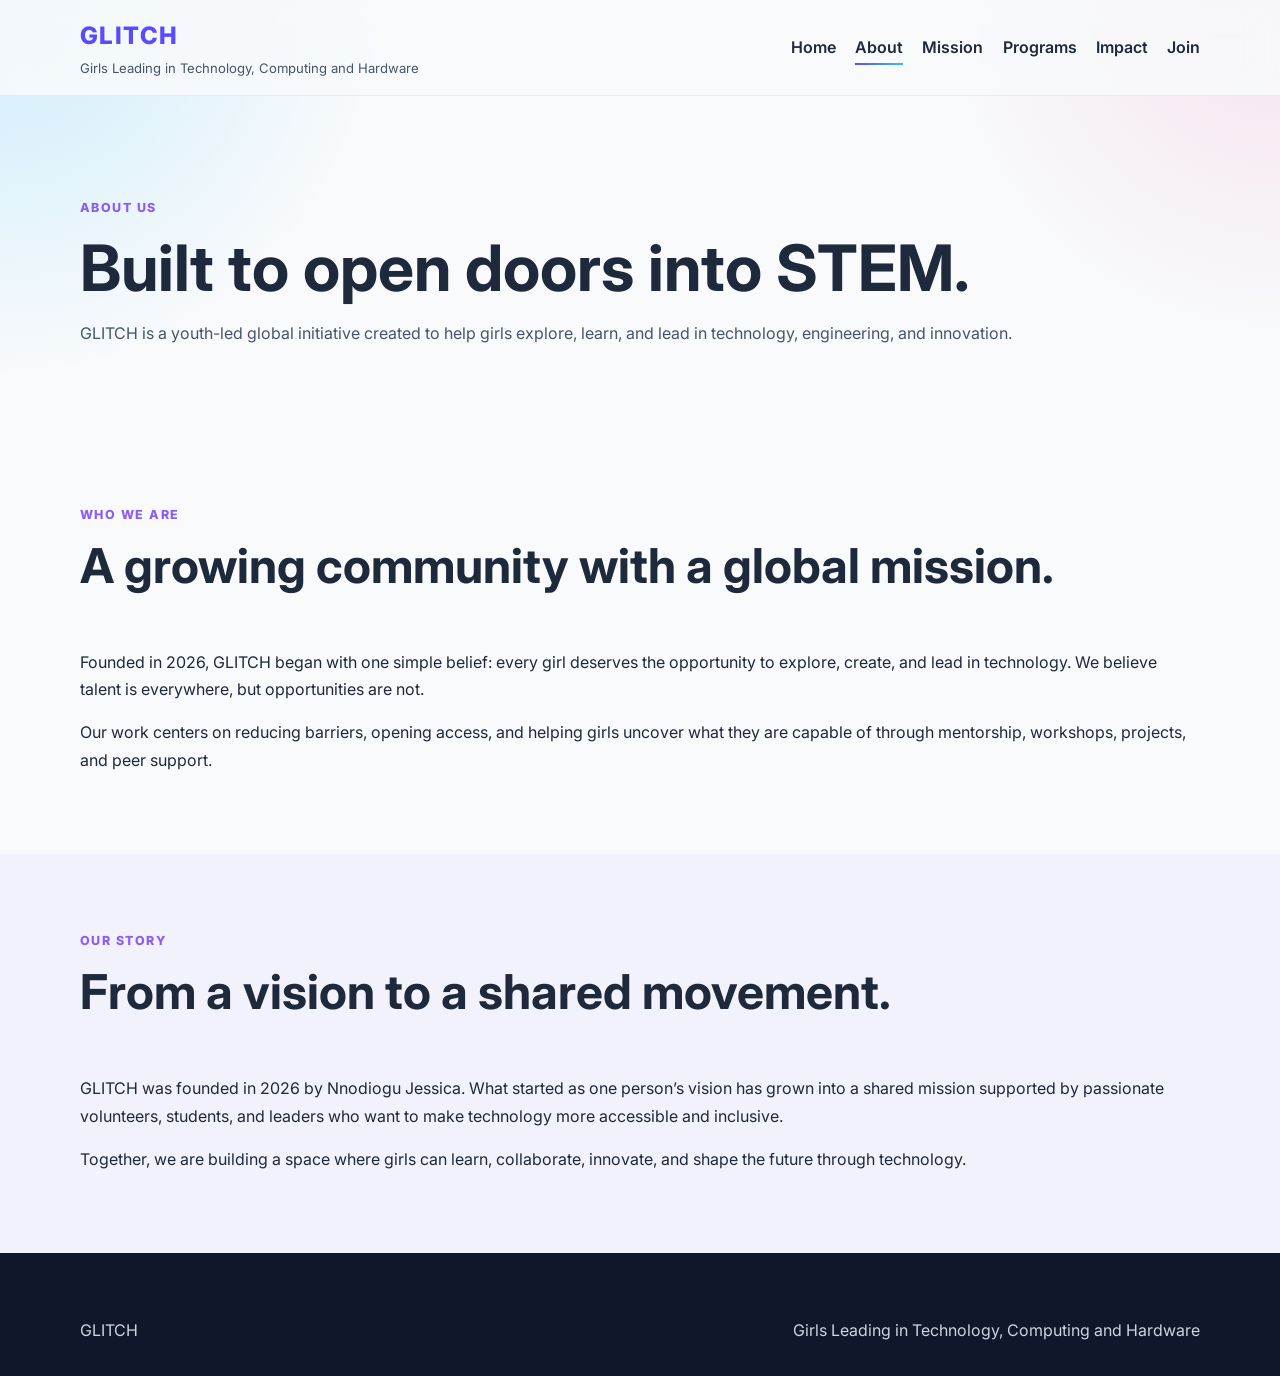
==== about.html @ 2189b1e5 "Created the GLITCH Website" ====
<!DOCTYPE html>
<html lang="en">
  <head>
    <meta charset="UTF-8" />
    <meta name="viewport" content="width=device-width, initial-scale=1.0" />
    <title>About GLITCH</title>
    <link rel="preconnect" href="https://fonts.googleapis.com" />
    <link rel="preconnect" href="https://fonts.gstatic.com" crossorigin />
    <link href="https://fonts.googleapis.com/css2?family=Inter:wght@400;500;600;700;800&display=swap" rel="stylesheet" />
    <link rel="icon" href="data:image/svg+xml,%3Csvg xmlns='http://www.w3.org/2000/svg' viewBox='0 0 120 120'%3E%3Ccircle cx='60' cy='60' r='52' fill='%235b4bff'/%3E%3C/svg%3E" />
    <link rel="stylesheet" href="styles.css" />
  </head>
  <body>
    <div class="page-shell">
      <header class="site-header">
        <div class="container header-inner">
          <a class="brand" href="index.html">
            <span class="brand-mark">GLITCH</span>
            <span class="brand-sub">Girls Leading in Technology, Computing and Hardware</span>
          </a>
          <nav class="site-nav">
            <a href="index.html">Home</a>
            <a href="about.html" class="active">About</a>
            <a href="mission.html">Mission</a>
            <a href="programs.html">Programs</a>
            <a href="impact.html">Impact</a>
            <a href="join.html">Join</a>
          </nav>
        </div>
      </header>

      <main>
        <section class="page-hero reveal">
          <div class="container page-hero-grid">
            <div>
              <p class="eyebrow">About Us</p>
              <h1>Built to open doors into STEM.</h1>
              <p class="hero-copy">GLITCH is a youth-led global initiative created to help girls explore, learn, and lead in technology, engineering, and innovation.</p>
            </div>
            <div class="floating-orb"></div>
          </div>
        </section>

        <section class="section reveal">
          <div class="container two-column">
            <div>
              <p class="section-label">Who We Are</p>
              <h2>A growing community with a global mission.</h2>
            </div>
            <div>
              <p>Founded in 2026, GLITCH began with one simple belief: every girl deserves the opportunity to explore, create, and lead in technology. We believe talent is everywhere, but opportunities are not.</p>
              <p>Our work centers on reducing barriers, opening access, and helping girls uncover what they are capable of through mentorship, workshops, projects, and peer support.</p>
            </div>
          </div>
        </section>

        <section class="section alt-section reveal">
          <div class="container two-column">
            <div>
              <p class="section-label">Our Story</p>
              <h2>From a vision to a shared movement.</h2>
            </div>
            <div>
              <p>GLITCH was founded in 2026 by Nnodiogu Jessica. What started as one person’s vision has grown into a shared mission supported by passionate volunteers, students, and leaders who want to make technology more accessible and inclusive.</p>
              <p>Together, we are building a space where girls can learn, collaborate, innovate, and shape the future through technology.</p>
            </div>
          </div>
        </section>
      </main>

      <footer class="site-footer">
        <div class="container footer-inner">
          <span>GLITCH</span>
          <span>Girls Leading in Technology, Computing and Hardware</span>
        </div>
      </footer>
    </div>
    <script src="script.js"></script>
  </body>
</html>
---- styles.css ----
:root {
  --primary: #5b4bff;
  --secondary: #8b5cf6;
  --accent: #38bdf8;
  --highlight: #f472b6;
  --background: #f8fafc;
  --dark: #0f172a;
  --text: #1e293b;
  --white: #ffffff;
  --card: rgba(255, 255, 255, 0.88);
  --shadow: 0 20px 45px rgba(91, 75, 255, 0.14);
  --shadow-soft: 0 10px 35px rgba(15, 23, 42, 0.08);
  --border: rgba(91, 75, 255, 0.12);
}

body.dark-mode {
  --background: #0b1120;
  --text: #e2e8f0;
  --card: rgba(15, 23, 42, 0.84);
  --border: rgba(139, 92, 246, 0.24);
  --shadow: 0 22px 50px rgba(0, 0, 0, 0.35);
}

* {
  box-sizing: border-box;
}

html {
  scroll-behavior: smooth;
}

body {
  margin: 0;
  font-family: "Inter", sans-serif;
  color: var(--text);
  background:
    radial-gradient(circle at top left, rgba(56, 189, 248, 0.22), transparent 20%),
    radial-gradient(circle at top right, rgba(244, 114, 182, 0.18), transparent 18%),
    var(--background);
  line-height: 1.7;
  overflow-x: hidden;
  transition: background 0.35s ease, color 0.35s ease;
}

img {
  max-width: 100%;
}

.container {
  width: min(1120px, calc(100% - 2rem));
  margin: 0 auto;
}

.page-shell {
  min-height: 100vh;
}

.loading-screen {
  position: fixed;
  inset: 0;
  display: grid;
  place-items: center;
  gap: 1rem;
  background: rgba(248, 250, 252, 0.96);
  z-index: 30;
  transition: opacity 0.4s ease, visibility 0.4s ease;
}

body.loaded .loading-screen {
  opacity: 0;
  visibility: hidden;
}

.loading-orb {
  width: 72px;
  height: 72px;
  border-radius: 50%;
  background: linear-gradient(135deg, var(--primary), var(--accent));
  animation: pulse 1.2s infinite;
}

@keyframes pulse {
  0%, 100% { transform: scale(1); opacity: 0.9; }
  50% { transform: scale(1.14); opacity: 0.6; }
}

.site-header {
  position: sticky;
  top: 0;
  z-index: 20;
  backdrop-filter: blur(14px);
  background: rgba(248, 250, 252, 0.88);
  border-bottom: 1px solid rgba(91, 75, 255, 0.09);
  transition: padding 0.25s ease, box-shadow 0.25s ease;
}

body.dark-mode .site-header {
  background: rgba(11, 17, 32, 0.82);
}

.site-header.shrink {
  padding: 0.2rem 0;
  box-shadow: 0 12px 40px rgba(91, 75, 255, 0.09);
}

.header-inner,
.footer-inner {
  display: flex;
  align-items: center;
  justify-content: space-between;
  gap: 1rem;
  padding: 1rem 0;
}

.brand {
  display: flex;
  flex-direction: column;
  text-decoration: none;
}

.brand-mark {
  font-weight: 800;
  font-size: 1.5rem;
  color: var(--primary);
  letter-spacing: 0.06em;
}

.brand-sub {
  font-size: 0.82rem;
  color: #475569;
}

.site-nav {
  display: flex;
  gap: 1.2rem;
  flex-wrap: wrap;
}

.site-nav a {
  text-decoration: none;
  color: var(--text);
  font-weight: 600;
  position: relative;
}

.site-nav a::after {
  content: "";
  position: absolute;
  left: 0;
  bottom: -4px;
  width: 100%;
  height: 2px;
  background: linear-gradient(90deg, var(--primary), var(--accent));
  transform: scaleX(0);
  transform-origin: left;
  transition: transform 0.25s ease;
}

.site-nav a:hover::after,
.site-nav a.active::after {
  transform: scaleX(1);
}

.theme-toggle {
  border: none;
  background: rgba(91, 75, 255, 0.08);
  color: var(--primary);
  border-radius: 999px;
  padding: 0.7rem 0.9rem;
  font-size: 1rem;
  cursor: pointer;
}

.hero,
.page-hero {
  padding: 5.5rem 0 4rem;
}

.hero-grid,
.two-column,
.grid-3,
.grid-5,
.impact-grid,
.event-grid,
.team-grid,
.resource-grid,
.pathway-grid,
.testimonial-grid,
.footer-grid {
  display: grid;
  gap: 1.5rem;
}

.hero-grid {
  grid-template-columns: 1.35fr 0.9fr;
  align-items: center;
}

.grid-3 {
  grid-template-columns: repeat(3, minmax(0, 1fr));
}

.hero-visual {
  position: relative;
  min-height: 420px;
}

.glass-card,
.pathway-card,
.event-card,
.resource-card,
.team-card,
.testimonial-card,
.newsletter-box,
.impact-item,
.join-box,
.faq-list details {
  background: var(--card);
  border: 1px solid var(--border);
  box-shadow: var(--shadow);
  border-radius: 22px;
}

.join-box {
  position: relative;
  overflow: hidden;
  padding: 2rem;
  display: grid;
  gap: 1rem;
  background: linear-gradient(135deg, rgba(91, 75, 255, 0.12), rgba(56, 189, 248, 0.16));
  box-shadow: 0 24px 55px rgba(91, 75, 255, 0.16);
}

.join-box::before {
  content: "";
  position: absolute;
  inset: auto -60px -60px auto;
  width: 180px;
  height: 180px;
  border-radius: 50%;
  background: radial-gradient(circle, rgba(244, 114, 182, 0.3), transparent 72%);
}

.join-box h2,
.join-box p {
  position: relative;
  z-index: 1;
}

.hero-card {
  padding: 1.6rem;
  backdrop-filter: blur(10px);
  position: relative;
  overflow: hidden;
}

.hero-card::before {
  content: "";
  position: absolute;
  inset: auto -40px -40px auto;
  width: 140px;
  height: 140px;
  background: radial-gradient(circle, rgba(139, 92, 246, 0.45), transparent 70%);
}

.mini-grid {
  display: grid;
  grid-template-columns: repeat(2, minmax(0, 1fr));
  gap: 0.8rem;
}

.mini-pill,
.hero-badges span,
.filter-btn,
.event-date {
  border-radius: 999px;
}

.mini-pill,
.hero-badges span {
  padding: 0.55rem 0.8rem;
  background: rgba(91, 75, 255, 0.1);
  color: var(--primary);
  font-weight: 700;
  font-size: 0.85rem;
  display: inline-flex;
  align-items: center;
}

.collab-row {
  display: flex;
  gap: 0.8rem;
  margin: 1.25rem 0;
}

.person-badge {
  width: 60px;
  height: 60px;
  display: grid;
  place-items: center;
  border-radius: 18px;
  background: rgba(56, 189, 248, 0.17);
  font-size: 1.5rem;
}

.visual-text {
  margin: 0;
}

.float-card {
  position: absolute;
  padding: 0.8rem 1rem;
  border-radius: 18px;
  font-weight: 700;
  background: rgba(255, 255, 255, 0.78);
  box-shadow: var(--shadow-soft);
  animation: floatCard 6s ease-in-out infinite;
}

.float-card.one { top: 42px; right: -4px; }
.float-card.two { bottom: 28px; left: 0; animation-delay: 0.8s; }

@keyframes floatCard {
  0%, 100% { transform: translateY(0); }
  50% { transform: translateY(-12px); }
}

.eyebrow,
.section-label {
  text-transform: uppercase;
  letter-spacing: 0.12em;
  font-size: 0.78rem;
  font-weight: 800;
  color: var(--secondary);
  margin-bottom: 0.8rem;
}

h1,
h2,
h3,
h4 {
  margin: 0 0 1rem;
  line-height: 1.15;
  color: var(--text);
}

h1 {
  font-size: clamp(2.6rem, 5vw, 4.5rem);
}

h2 {
  font-size: clamp(2rem, 4vw, 3rem);
}

.hero-copy,
.muted-copy,
.section-head p,
.event-card p,
.resource-card p,
.newsletter-box p,
.testimonial-card p,
.faq-list p {
  color: #475569;
}

body.dark-mode .hero-copy,
body.dark-mode .muted-copy,
body.dark-mode .section-head p,
body.dark-mode .event-card p,
body.dark-mode .resource-card p,
body.dark-mode .newsletter-box p,
body.dark-mode .testimonial-card p,
body.dark-mode .faq-list p {
  color: #cbd5e1;
}

.typing-line {
  display: inline-flex;
  align-items: center;
  gap: 0.15rem;
}

.cursor {
  animation: blink 1s step-end infinite;
  color: var(--primary);
}

@keyframes blink {
  50% { opacity: 0; }
}

.hero-actions {
  display: flex;
  gap: 0.9rem;
  flex-wrap: wrap;
  margin-top: 1.8rem;
}

.btn {
  text-decoration: none;
  border: none;
  padding: 0.92rem 1.35rem;
  border-radius: 999px;
  font-weight: 700;
  cursor: pointer;
  transition: transform 0.2s ease, box-shadow 0.2s ease, opacity 0.2s ease;
  position: relative;
  overflow: hidden;
}

.btn::after {
  content: "";
  position: absolute;
  inset: 0;
  background: radial-gradient(circle at center, rgba(255,255,255,0.5), transparent 65%);
  transform: scale(0);
  opacity: 0;
  transition: transform 0.4s ease, opacity 0.4s ease;
}

.btn:hover::after {
  transform: scale(1.6);
  opacity: 0.5;
}

.btn:hover {
  transform: translateY(-1px);
}

.btn-primary {
  background: linear-gradient(135deg, var(--primary), var(--secondary));
  color: var(--white);
  box-shadow: var(--shadow);
}

.btn-secondary {
  background: rgba(91, 75, 255, 0.08);
  color: var(--primary);
}

.hero-badges {
  display: flex;
  flex-wrap: wrap;
  gap: 0.7rem;
  margin-top: 1.4rem;
}

.section {
  padding: 4rem 0;
}

.alt-section {
  background: rgba(139, 92, 246, 0.05);
}

.section-head {
  display: flex;
  align-items: end;
  justify-content: space-between;
  gap: 1rem;
  margin-bottom: 1.5rem;
}

.impact-grid {
  grid-template-columns: repeat(4, minmax(0, 1fr));
}

.impact-item {
  padding: 1.6rem;
  display: flex;
  flex-direction: column;
  gap: 0.5rem;
  position: relative;
  overflow: hidden;
  background: linear-gradient(180deg, rgba(255,255,255,0.94), rgba(239, 246, 255, 0.86));
}

body.dark-mode .impact-item {
  background: linear-gradient(180deg, rgba(15, 23, 42, 0.92), rgba(30, 41, 59, 0.88));
}

.impact-item::before {
  content: "";
  position: absolute;
  inset: auto -30px -30px auto;
  width: 120px;
  height: 120px;
  border-radius: 50%;
  background: radial-gradient(circle, rgba(91, 75, 255, 0.18), transparent 70%);
}

.impact-item strong {
  font-size: clamp(2.2rem, 4vw, 3.2rem);
  line-height: 1;
  color: var(--primary);
}

.impact-item span {
  font-weight: 700;
  color: #475569;
}

body.dark-mode .impact-item span {
  color: #cbd5e1;
}

.pathway-grid,
.event-grid,
.team-grid,
.resource-grid,
.testimonial-grid {
  grid-template-columns: repeat(3, minmax(0, 1fr));
}

.card,
.value-box {
  padding: 1.45rem;
  background: linear-gradient(180deg, rgba(255,255,255,0.96), rgba(248,250,252,0.9));
  border: 1px solid var(--border);
  box-shadow: var(--shadow-soft);
  border-radius: 22px;
  height: 100%;
}

body.dark-mode .card,
body.dark-mode .value-box {
  background: linear-gradient(180deg, rgba(15,23,42,0.92), rgba(30,41,59,0.92));
}

.pathway-card,
.resource-card,
.team-card,
.event-card,
.testimonial-card {
  padding: 1.35rem;
  transition: transform 0.25s ease, box-shadow 0.25s ease;
}

.pathway-card:hover,
.resource-card:hover,
.team-card:hover,
.event-card:hover,
.testimonial-card:hover {
  transform: translateY(-6px);
  box-shadow: 0 22px 50px rgba(91, 75, 255, 0.14);
}

.pathway-top {
  display: flex;
  align-items: center;
  gap: 0.75rem;
}

.pathway-icon {
  font-size: 1.5rem;
}

.pathway-expand {
  display: grid;
  gap: 0.8rem;
  margin-top: 1rem;
  max-height: 0;
  overflow: hidden;
  transition: max-height 0.35s ease;
}

.pathway-card.is-open .pathway-expand {
  max-height: 320px;
}

.expand-item {
  display: flex;
  flex-direction: column;
  gap: 0.25rem;
}

.filter-bar {
  display: flex;
  flex-wrap: wrap;
  gap: 0.8rem;
  margin-bottom: 1.2rem;
}

.filter-btn {
  border: 1px solid var(--border);
  background: transparent;
  color: var(--text);
  padding: 0.55rem 0.9rem;
  cursor: pointer;
  font-weight: 700;
}

.filter-btn.active {
  background: linear-gradient(135deg, var(--primary), var(--secondary));
  color: var(--white);
}

.resource-card.hidden {
  display: none;
}

.avatar {
  width: 72px;
  height: 72px;
  border-radius: 20px;
  display: grid;
  place-items: center;
  font-weight: 800;
  color: var(--white);
  background: linear-gradient(135deg, var(--primary), var(--secondary));
  margin-bottom: 1rem;
}

.team-links {
  display: flex;
  gap: 0.8rem;
}

.team-links a,
.site-footer a {
  color: inherit;
  text-decoration: none;
}

.testimonial-carousel {
  display: grid;
  grid-template-columns: auto 1fr auto;
  gap: 1rem;
  align-items: center;
}

.carousel-btn {
  width: 46px;
  height: 46px;
  border-radius: 50%;
  border: none;
  cursor: pointer;
  background: rgba(91, 75, 255, 0.1);
  color: var(--primary);
  font-size: 1.2rem;
}

.testimonial-track {
  display: grid;
}

.testimonial-card {
  display: none;
}

.testimonial-card.active {
  display: block;
}

.quote-mark {
  font-size: 2.5rem;
  color: var(--primary);
  line-height: 1;
}

.faq-list {
  display: grid;
  gap: 1rem;
}

.faq-list details {
  padding: 1rem 1.2rem;
}

.faq-list summary {
  cursor: pointer;
  font-weight: 700;
}

.newsletter-box {
  padding: 1.5rem;
  display: grid;
  grid-template-columns: 1fr auto;
  gap: 1rem;
  align-items: center;
}

.newsletter-form {
  display: flex;
  gap: 0.8rem;
  flex-wrap: wrap;
}

.newsletter-form input {
  min-width: 260px;
  padding: 0.92rem 1rem;
  border-radius: 999px;
  border: 1px solid var(--border);
  background: transparent;
  color: var(--text);
}

.form-message {
  grid-column: 1 / -1;
  margin: 0;
  color: var(--primary);
  font-weight: 700;
}

.site-footer {
  background: var(--dark);
  color: #cbd5e1;
  padding: 3rem 0 1rem;
}

.footer-grid {
  grid-template-columns: 1.6fr 1fr 1fr 1fr 1fr;
  align-items: start;
}

.footer-grid h3,
.footer-grid h4 {
  color: var(--white);
}

.footer-grid a,
.footer-grid p {
  display: block;
  margin-bottom: 0.4rem;
  color: #cbd5e1;
}

.footer-bottom {
  border-top: 1px solid rgba(255, 255, 255, 0.08);
  margin-top: 1.5rem;
  padding-top: 1rem;
}

.back-to-top {
  position: fixed;
  right: 20px;
  bottom: 20px;
  width: 48px;
  height: 48px;
  border: none;
  border-radius: 50%;
  background: linear-gradient(135deg, var(--primary), var(--secondary));
  color: var(--white);
  cursor: pointer;
  box-shadow: var(--shadow);
  opacity: 0;
  pointer-events: none;
  transition: opacity 0.25s ease;
}

.back-to-top.visible {
  opacity: 1;
  pointer-events: auto;
}

.scroll-progress {
  position: fixed;
  top: 0;
  left: 0;
  height: 4px;
  background: linear-gradient(90deg, var(--primary), var(--accent));
  width: 0;
  z-index: 30;
}

.sr-only {
  position: absolute;
  width: 1px;
  height: 1px;
  padding: 0;
  margin: -1px;
  overflow: hidden;
  clip: rect(0, 0, 0, 0);
  white-space: nowrap;
  border: 0;
}

.reveal {
  opacity: 0;
  transform: translateY(30px);
  transition: opacity 0.8s ease, transform 0.8s ease;
}

.reveal.visible {
  opacity: 1;
  transform: translateY(0);
}

@media (max-width: 900px) {
  .hero-grid,
  .section-head,
  .impact-grid,
  .pathway-grid,
  .event-grid,
  .team-grid,
  .resource-grid,
  .testimonial-grid,
  .footer-grid,
  .newsletter-box,
  .page-hero-grid {
    grid-template-columns: 1fr;
  }

  .section-head {
    align-items: start;
  }

  .site-header,
  .header-inner,
  .footer-inner {
    flex-direction: column;
    align-items: flex-start;
  }

  .hero-visual {
    min-height: 280px;
  }

  .float-card {
    position: static;
    margin-top: 0.8rem;
  }
}

@media (prefers-reduced-motion: reduce) {
  *, *::before, *::after {
    animation-duration: 0.01ms !important;
    animation-iteration-count: 1 !important;
    transition-duration: 0.01ms !important;
    scroll-behavior: auto !important;
  }
}
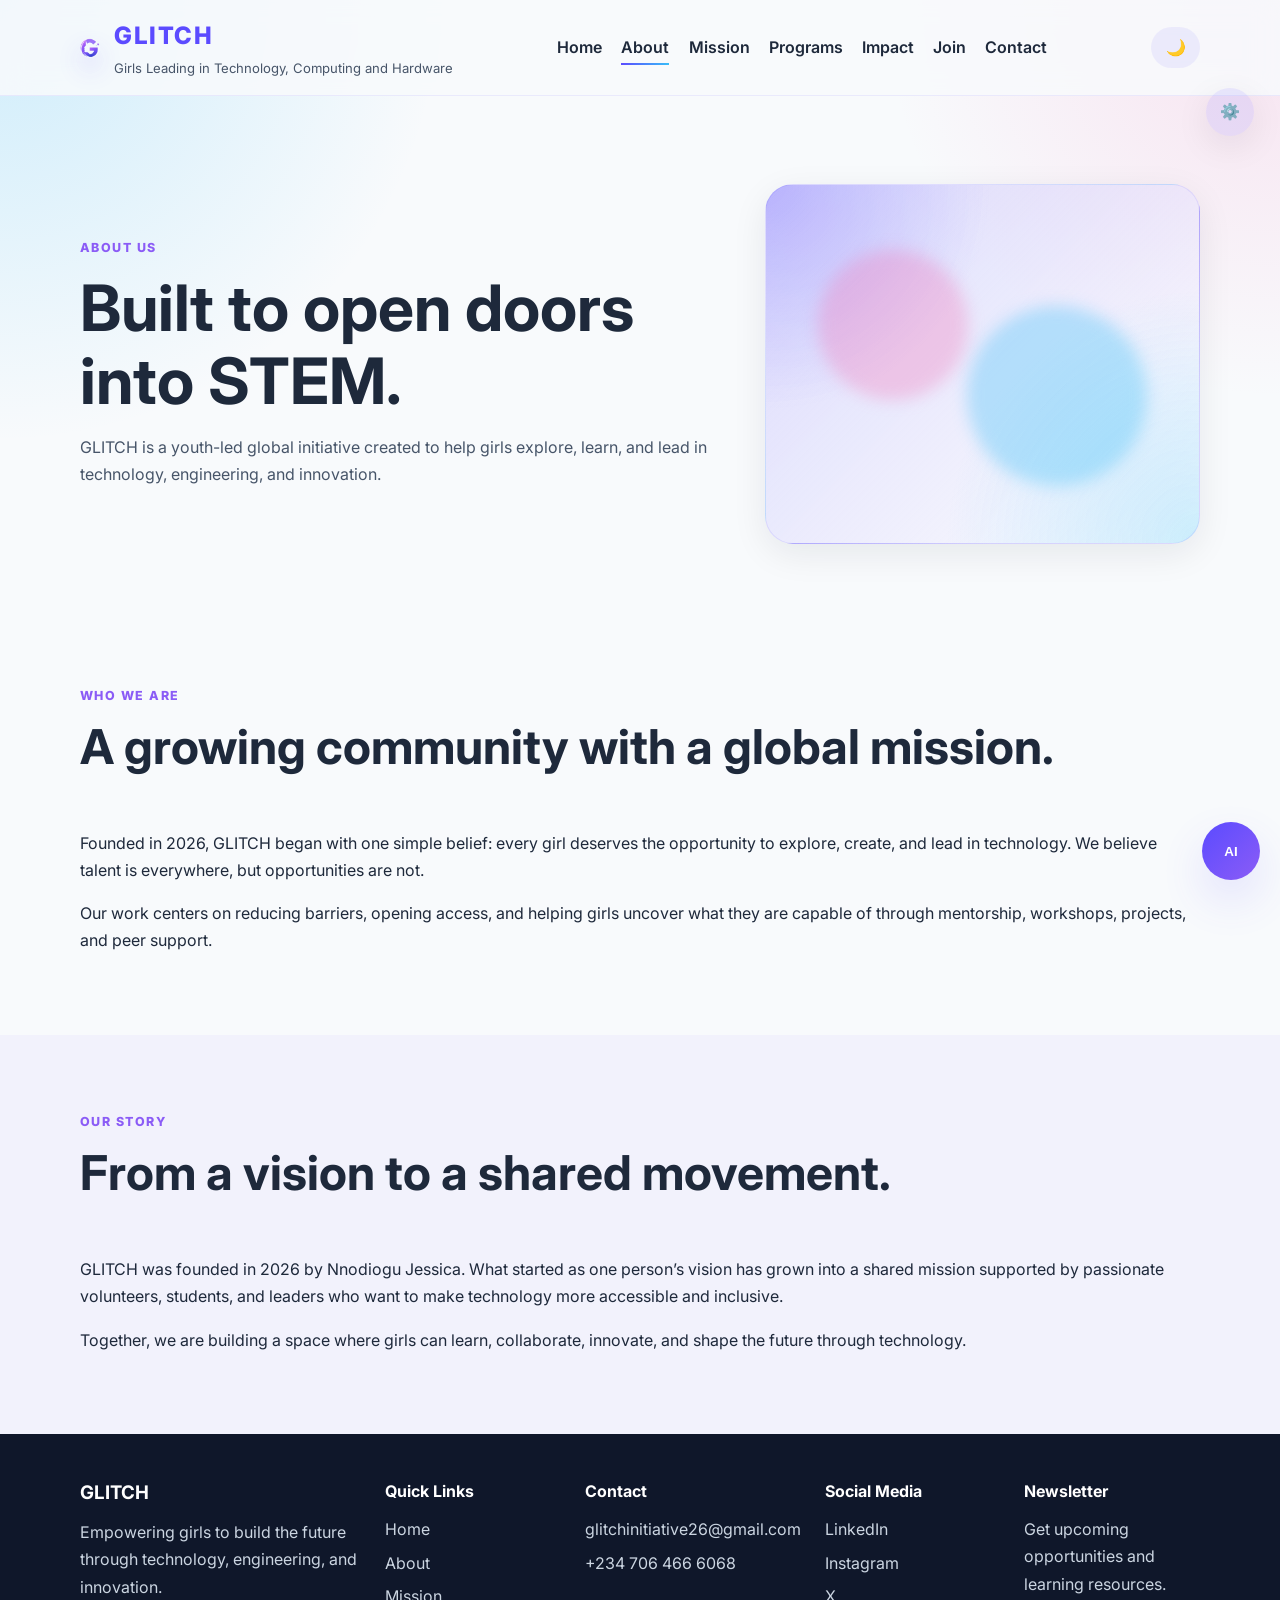
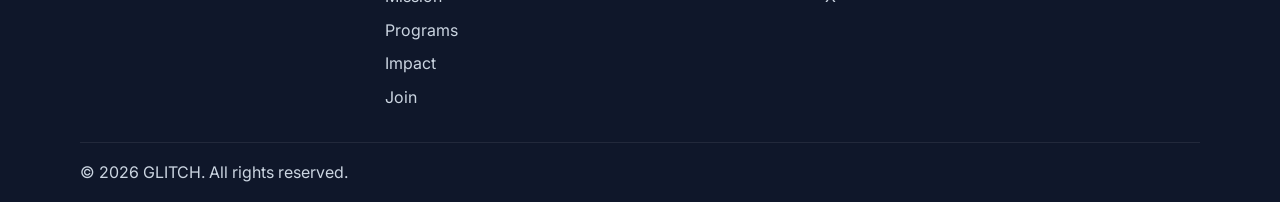
==== commit bc93ebf2: "Updated the contact information" ====
--- a/about.html
+++ b/about.html
@@ -15,8 +15,11 @@
       <header class="site-header">
         <div class="container header-inner">
           <a class="brand" href="index.html">
-            <span class="brand-mark">GLITCH</span>
-            <span class="brand-sub">Girls Leading in Technology, Computing and Hardware</span>
+            <img class="brand-logo" src="logo.png" alt="GLITCH logo" />
+            <span class="brand-text">
+              <span class="brand-mark">GLITCH</span>
+              <span class="brand-sub">Girls Leading in Technology, Computing and Hardware</span>
+            </span>
           </a>
           <nav class="site-nav">
             <a href="index.html">Home</a>
@@ -25,9 +28,13 @@
             <a href="programs.html">Programs</a>
             <a href="impact.html">Impact</a>
             <a href="join.html">Join</a>
+            <a href="contact.html">Contact</a>
           </nav>
+          <button id="theme-toggle" class="theme-toggle" aria-label="Toggle dark mode">🌙</button>
         </div>
       </header>
+
+      <a href="settings.html" class="settings-launch" aria-label="Open settings">⚙️</a>
 
       <main>
         <section class="page-hero reveal">
@@ -68,12 +75,61 @@
         </section>
       </main>
 
+      <div class="assistant-widget" aria-live="polite">
+        <div id="assistant-modal" class="assistant-modal" role="dialog" aria-modal="true" aria-label="AI assistant">
+          <div class="assistant-header">
+            <div>
+              <strong>GLITCH AI Assistant</strong>
+              <p>Ask for help, guidance, or quick answers.</p>
+            </div>
+            <button id="assistant-close" class="assistant-close" aria-label="Close AI assistant">×</button>
+          </div>
+          <div id="assistant-messages" class="assistant-messages">
+            <div class="chat-bubble bot">Hi! I can help with GLITCH programs, joining, or site guidance. Try: “How do I join?”</div>
+          </div>
+          <form id="assistant-form" class="assistant-form">
+            <input id="assistant-input" class="assistant-input" type="text" placeholder="Ask a question..." aria-label="Ask the assistant" />
+            <button type="submit" class="assistant-send">Send</button>
+          </form>
+        </div>
+        <button id="assistant-launch" class="assistant-launch" aria-label="Open AI assistant">AI</button>
+      </div>
+
       <footer class="site-footer">
-        <div class="container footer-inner">
-          <span>GLITCH</span>
-          <span>Girls Leading in Technology, Computing and Hardware</span>
+      <div class="container footer-grid">
+        <div>
+          <h3>GLITCH</h3>
+          <p>Empowering girls to build the future through technology, engineering, and innovation.</p>
         </div>
-      </footer>
+        <div>
+          <h4>Quick Links</h4>
+          <a href="index.html">Home</a>
+          <a href="about.html">About</a>
+          <a href="mission.html">Mission</a>
+          <a href="programs.html">Programs</a>
+          <a href="impact.html">Impact</a>
+          <a href="join.html">Join</a>
+        </div>
+        <div>
+          <h4>Contact</h4>
+          <a href="mailto:glitchinitiative26@gmail.com">glitchinitiative26@gmail.com</a>
+          <a href="tel:+2347064666068">+234 706 466 6068</a>
+        </div>
+        <div>
+          <h4>Social Media</h4>
+          <a href="#">LinkedIn</a>
+          <a href="#">Instagram</a>
+          <a href="#">X</a>
+        </div>
+        <div>
+          <h4>Newsletter</h4>
+          <p>Get upcoming opportunities and learning resources.</p>
+        </div>
+      </div>
+      <div class="container footer-bottom">
+        <span>© 2026 GLITCH. All rights reserved.</span>
+      </div>
+    </footer>
     </div>
     <script src="script.js"></script>
   </body>
--- a/styles.css
+++ b/styles.css
@@ -114,8 +114,22 @@
 
 .brand {
   display: flex;
+  align-items: center;
+  gap: 0.9rem;
+  text-decoration: none;
+}
+
+.brand-logo {
+  width: 20px;
+  height: 20px;
+  object-fit: cover;
+  border-radius: 14px;
+  box-shadow: 0 12px 24px rgba(91, 75, 255, 0.18);
+}
+
+.brand-text {
+  display: flex;
   flex-direction: column;
-  text-decoration: none;
 }
 
 .brand-mark {
@@ -171,12 +185,29 @@
   cursor: pointer;
 }
 
+.settings-launch {
+  position: fixed;
+  right: 26px;
+  top: 88px;
+  width: 48px;
+  height: 48px;
+  border-radius: 50%;
+  display: grid;
+  place-items: center;
+  text-decoration: none;
+  background: rgba(91, 75, 255, 0.1);
+  color: var(--primary);
+  box-shadow: var(--shadow-soft);
+  z-index: 21;
+}
+
 .hero,
 .page-hero {
   padding: 5.5rem 0 4rem;
 }
 
 .hero-grid,
+.page-hero-grid,
 .two-column,
 .grid-3,
 .grid-5,
@@ -186,14 +217,61 @@
 .resource-grid,
 .pathway-grid,
 .testimonial-grid,
-.footer-grid {
+.footer-grid,
+.join-layout {
   display: grid;
   gap: 1.5rem;
 }
 
-.hero-grid {
+.hero-grid,
+.page-hero-grid {
   grid-template-columns: 1.35fr 0.9fr;
   align-items: center;
+}
+
+.join-layout {
+grid-template-columns: 90% 10%;
+  gap: 3rem;
+  align-items: start;
+}
+
+.page-hero-grid {
+  gap: 2rem;
+}
+
+.floating-orb {
+  position: relative;
+  min-height: 360px;
+  border-radius: 28px;
+  overflow: hidden;
+  background:
+    radial-gradient(circle at top left, rgba(91, 75, 255, 0.28), transparent 40%),
+    radial-gradient(circle at bottom right, rgba(56, 189, 248, 0.25), transparent 45%),
+    linear-gradient(135deg, rgba(91, 75, 255, 0.18), rgba(255, 255, 255, 0.6));
+  border: 1px solid rgba(91, 75, 255, 0.12);
+  box-shadow: var(--shadow-soft);
+}
+
+.floating-orb::before,
+.floating-orb::after {
+  content: "";
+  position: absolute;
+  border-radius: 50%;
+  filter: blur(8px);
+}
+
+.floating-orb::before {
+  inset: 18% auto auto 12%;
+  width: 150px;
+  height: 150px;
+  background: rgba(244, 114, 182, 0.3);
+}
+
+.floating-orb::after {
+  inset: auto 12% 16% auto;
+  width: 180px;
+  height: 180px;
+  background: rgba(56, 189, 248, 0.32);
 }
 
 .grid-3 {
@@ -396,12 +474,37 @@
   margin-top: 1.8rem;
 }
 
+.scroll-indicator {
+  display: inline-flex;
+  align-items: center;
+  gap: 0.55rem;
+  margin-top: 1.2rem;
+  font-weight: 700;
+  color: var(--secondary);
+}
+
+.scroll-indicator span {
+  display: inline-grid;
+  place-items: center;
+  width: 26px;
+  height: 26px;
+  border-radius: 50%;
+  background: rgba(91, 75, 255, 0.12);
+  animation: bounce 1.8s infinite;
+}
+
+@keyframes bounce {
+  0%, 100% { transform: translateY(0); }
+  50% { transform: translateY(4px); }
+}
+
 .btn {
   text-decoration: none;
   border: none;
   padding: 0.92rem 1.35rem;
   border-radius: 999px;
   font-weight: 700;
+  font-family: inherit;
   cursor: pointer;
   transition: transform 0.2s ease, box-shadow 0.2s ease, opacity 0.2s ease;
   position: relative;
@@ -431,6 +534,10 @@
   background: linear-gradient(135deg, var(--primary), var(--secondary));
   color: var(--white);
   box-shadow: var(--shadow);
+  width: auto;
+  min-width: 140px;
+  border-radius: 999px;
+  padding: 0.98rem 1.5rem;
 }
 
 .btn-secondary {
@@ -672,27 +779,83 @@
   font-weight: 700;
 }
 
+.newsletter-box,
+.join-form {
+  padding: 1.5rem;
+  display: grid;
+  gap: 1rem;
+}
+
 .newsletter-box {
-  padding: 1.5rem;
-  display: grid;
   grid-template-columns: 1fr auto;
-  gap: 1rem;
   align-items: center;
 }
 
-.newsletter-form {
-  display: flex;
+.newsletter-form,
+.join-form {
+  display: grid;
+  gap: 0.9rem;
+}
+
+.join-form label {
+  width: 100%;
+}
+
+.newsletter-form input,
+.join-form input,
+.join-form textarea,
+.join-form select {
+  width: 100%;
+  min-width: 0;
+  padding: 0.92rem 1rem;
+  border-radius: 18px;
+  border: 1px solid var(--border);
+  background: rgba(255, 255, 255, 0.9);
+  color: var(--text);
+  font: inherit;
+  box-shadow: inset 0 1px 2px rgba(15, 23, 42, 0.04);
+}
+
+body.dark-mode .newsletter-form input,
+body.dark-mode .join-form input,
+body.dark-mode .join-form textarea,
+body.dark-mode .join-form select {
+  background: rgba(15, 23, 42, 0.82);
+  color: var(--text);
+}
+
+.join-form textarea {
+  width: 100%;
+  min-width: 100%;
+  border-radius: 20px;
+  min-height: 220px;
+  resize: vertical;
+  line-height: 1.6;
+}
+
+.join-form .form-row {
+  display: grid;
+  grid-template-columns: repeat(2, minmax(0, 1fr));
   gap: 0.8rem;
-  flex-wrap: wrap;
-}
-
-.newsletter-form input {
-  min-width: 260px;
-  padding: 0.92rem 1rem;
-  border-radius: 999px;
-  border: 1px solid var(--border);
-  background: transparent;
+  width: 100%;
+}
+
+.join-form .form-message,
+.join-success {
+  width: 100%;
+}
+
+.join-success {
+  display: none;
+  padding: 0.8rem 1rem;
+  border-radius: 16px;
+  background: rgba(56, 189, 248, 0.12);
   color: var(--text);
+  font-weight: 700;
+}
+
+.join-success.visible {
+  display: block;
 }
 
 .form-message {
@@ -700,6 +863,164 @@
   margin: 0;
   color: var(--primary);
   font-weight: 700;
+}
+
+.assistant-widget {
+  position: fixed;
+  right: 20px;
+  bottom: 20px;
+  z-index: 26;
+}
+
+.assistant-modal {
+  position: absolute;
+  right: 0;
+  bottom: 72px;
+  width: min(340px, calc(100vw - 2rem));
+  background: var(--card);
+  border: 1px solid var(--border);
+  box-shadow: var(--shadow);
+  border-radius: 22px;
+  padding: 1rem;
+  display: none;
+  backdrop-filter: blur(12px);
+}
+
+.assistant-modal.open {
+  display: block;
+}
+
+.assistant-header {
+  display: flex;
+  align-items: flex-start;
+  justify-content: space-between;
+  gap: 0.8rem;
+  margin-bottom: 0.8rem;
+}
+
+.assistant-header p,
+.chat-bubble {
+  margin: 0;
+}
+
+.assistant-close {
+  border: none;
+  background: transparent;
+  font-size: 1.5rem;
+  color: var(--text);
+  cursor: pointer;
+}
+
+.assistant-messages {
+  display: grid;
+  gap: 0.75rem;
+  max-height: 280px;
+  overflow-y: auto;
+  margin-bottom: 0.8rem;
+}
+
+.chat-bubble {
+  padding: 0.75rem 0.9rem;
+  border-radius: 16px;
+  line-height: 1.5;
+  background: rgba(91, 75, 255, 0.08);
+}
+
+.chat-bubble.bot {
+  color: var(--text);
+}
+
+.chat-bubble.user {
+  background: rgba(56, 189, 248, 0.16);
+  justify-self: end;
+}
+
+.assistant-form {
+  display: grid;
+  grid-template-columns: 1fr auto;
+  gap: 0.6rem;
+}
+
+.assistant-input {
+  width: 100%;
+  padding: 0.82rem 0.95rem;
+  border-radius: 16px;
+  border: 1px solid var(--border);
+  background: rgba(255, 255, 255, 0.9);
+  color: var(--text);
+  font: inherit;
+}
+
+.assistant-send,
+.assistant-launch {
+  border: none;
+  cursor: pointer;
+}
+
+.assistant-send {
+  background: linear-gradient(135deg, var(--primary), var(--secondary));
+  color: var(--white);
+  border-radius: 16px;
+  padding: 0.82rem 1rem;
+  font-weight: 700;
+}
+
+.assistant-launch {
+  width: 58px;
+  height: 58px;
+  border-radius: 50%;
+  background: linear-gradient(135deg, var(--primary), var(--secondary));
+  color: var(--white);
+  font-weight: 800;
+  box-shadow: var(--shadow);
+}
+
+.settings-card {
+  padding: 1.8rem;
+}
+
+.settings-row {
+  display: flex;
+  align-items: center;
+  justify-content: space-between;
+  gap: 1rem;
+  padding: 1rem 0;
+}
+
+.compact-row {
+  border-top: 1px solid var(--border);
+}
+
+.settings-toggle {
+  display: inline-flex;
+  align-items: center;
+  gap: 0.7rem;
+  font-weight: 700;
+}
+
+.settings-toggle input {
+  width: 18px;
+  height: 18px;
+}
+
+.settings-api-row {
+  align-items: flex-start;
+}
+
+.settings-api-form {
+  display: grid;
+  gap: 0.8rem;
+  width: min(440px, 100%);
+}
+
+.settings-api-form input {
+  width: 100%;
+  padding: 0.9rem 1rem;
+  border-radius: 18px;
+  border: 1px solid var(--border);
+  background: rgba(255, 255, 255, 0.92);
+  color: var(--text);
+  font: inherit;
 }
 
 .site-footer {
@@ -788,6 +1109,7 @@
 
 @media (max-width: 900px) {
   .hero-grid,
+  .page-hero-grid,
   .section-head,
   .impact-grid,
   .pathway-grid,
@@ -797,7 +1119,9 @@
   .testimonial-grid,
   .footer-grid,
   .newsletter-box,
-  .page-hero-grid {
+  .join-layout,
+  .join-form .form-row,
+  .assistant-form {
     grid-template-columns: 1fr;
   }
 
@@ -807,9 +1131,15 @@
 
   .site-header,
   .header-inner,
-  .footer-inner {
+  .footer-inner,
+  .settings-row {
     flex-direction: column;
     align-items: flex-start;
+  }
+
+  .settings-launch {
+    top: auto;
+    bottom: 96px;
   }
 
   .hero-visual {
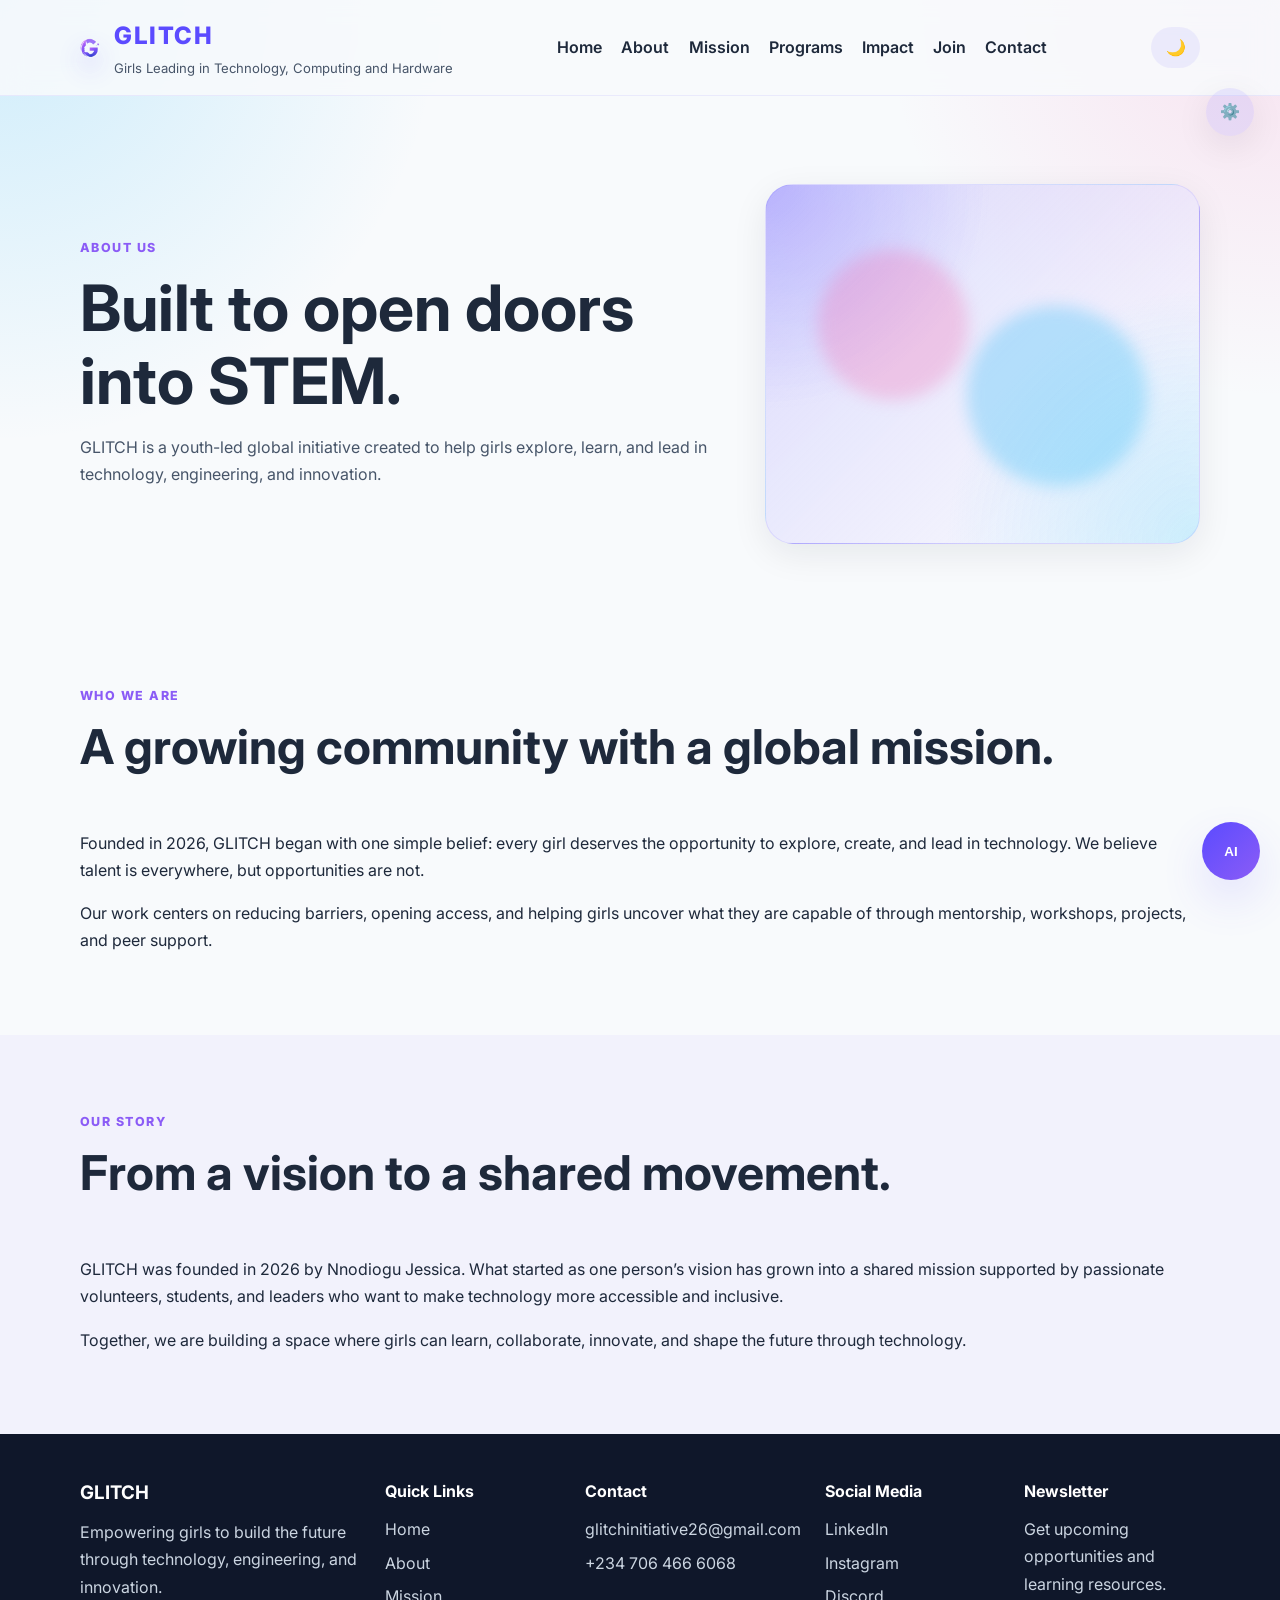
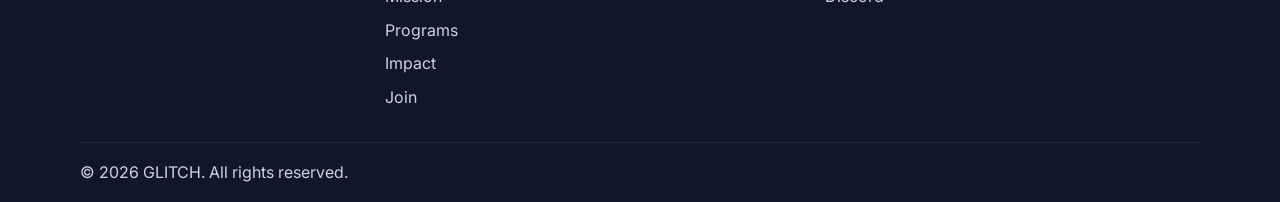
==== commit 5370f755: "added discord and linekdin" ====
--- a/about.html
+++ b/about.html
@@ -117,9 +117,9 @@
         </div>
         <div>
           <h4>Social Media</h4>
-          <a href="#">LinkedIn</a>
+          <a href="https://www.linkedin.com/company/glitch-initiative/posts/?feedView=all">LinkedIn</a>
           <a href="#">Instagram</a>
-          <a href="#">X</a>
+          <a href="https://discord.gg/eTyT5NG63">Discord</a>
         </div>
         <div>
           <h4>Newsletter</h4>
--- a/styles.css
+++ b/styles.css
@@ -170,11 +170,6 @@
   transition: transform 0.25s ease;
 }
 
-.site-nav a:hover::after,
-.site-nav a.active::after {
-  transform: scaleX(1);
-}
-
 .theme-toggle {
   border: none;
   background: rgba(91, 75, 255, 0.08);
@@ -183,6 +178,28 @@
   padding: 0.7rem 0.9rem;
   font-size: 1rem;
   cursor: pointer;
+}
+
+.discord {
+  display: inline-flex;
+  align-items: center;
+  justify-content: center;
+  width: 50px;
+  height: 40px;
+  box-sizing: border-box;
+  margin-left: 50px;
+  color: var(--primary);
+  font-size: 1rem;
+  text-decoration: none;
+  cursor: pointer;
+
+  /* Shape & Background */
+  border-radius: 999px;
+  background-color: rgba(91, 75, 255, 0.08);
+  background-image: url('discord-icon.svg');
+  background-size: 24px 24px;
+  background-position: center;
+  background-repeat: no-repeat;
 }
 
 .settings-launch {
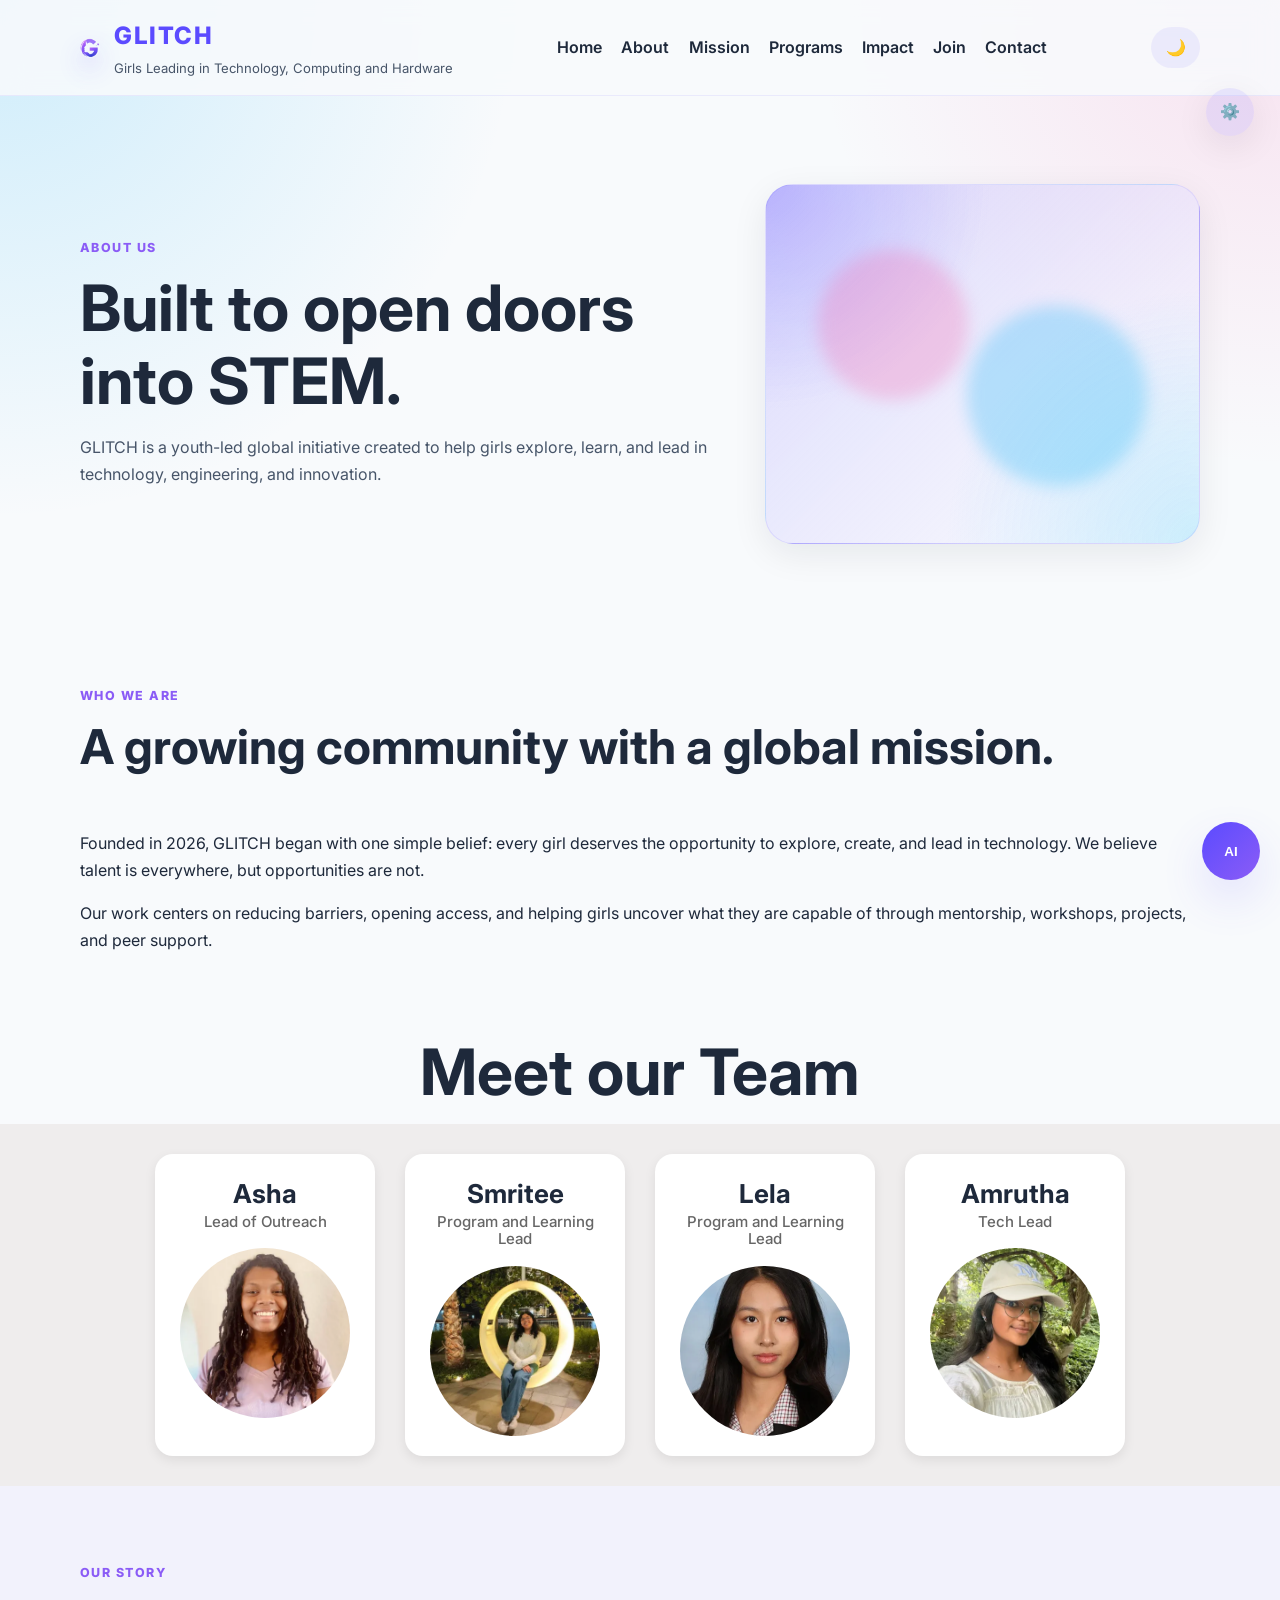
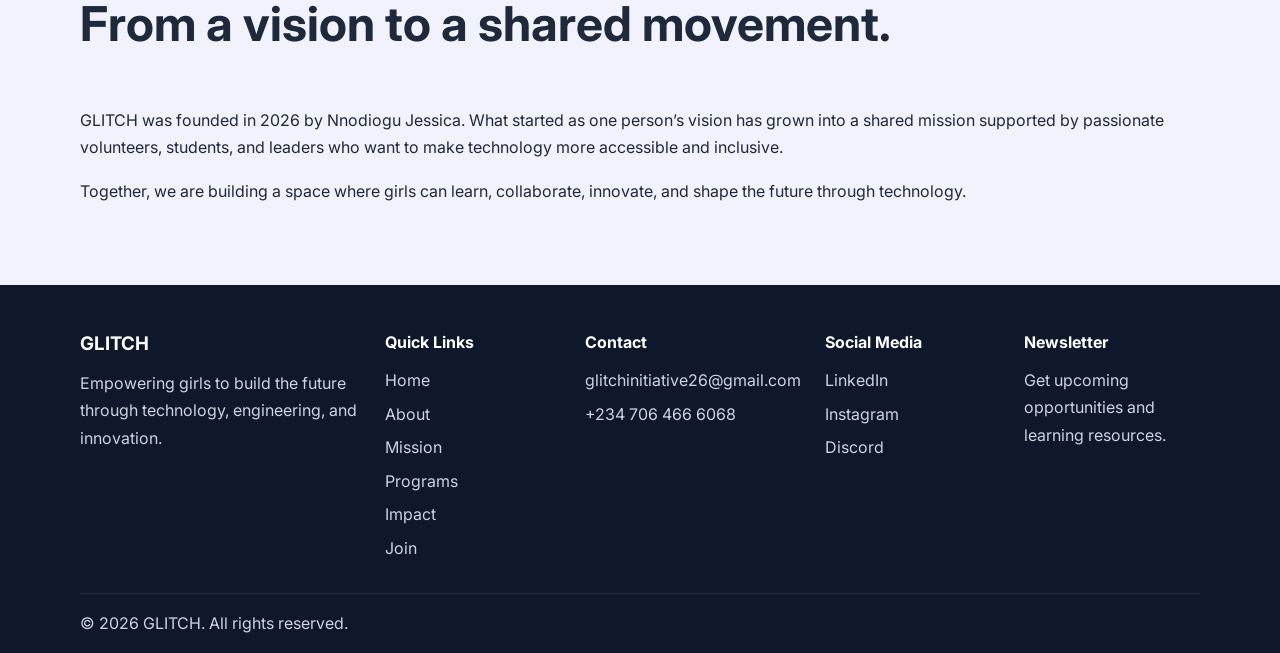
==== commit c46bbeca: "added the team lead pictures - asha, smritee, lela and amrutha" ====
--- a/about.html
+++ b/about.html
@@ -60,7 +60,29 @@
             </div>
           </div>
         </section>
-
+        <h1 class="center-heading">Meet our Team</h1>
+        <section class = "leads">
+          <div class = "leader">
+            <h2>Asha</h2>
+            <h3>Lead of Outreach</h3>
+            <img src = "asha.webp" alt = "Asha">
+          </div>
+          <div class = "leader">
+            <h2>Smritee</h2>
+            <h3>Program and Learning Lead</h3>
+            <img src = "smritee.webp" alt = "Smritee">
+          </div>
+          <div class = "leader">
+            <h2>Lela</h2>
+            <h3>Program and Learning Lead</h3>
+            <img src = "lela.webp" alt = "Lela">
+          </div>
+          <div class = "leader">
+            <h2>Amrutha</h2>
+            <h3>Tech Lead</h3>
+            <img src = "amrutha.webp" alt = "Amrutha">
+          </div>
+        </section>
         <section class="section alt-section reveal">
           <div class="container two-column">
             <div>
--- a/styles.css
+++ b/styles.css
@@ -1177,3 +1177,58 @@
     scroll-behavior: auto !important;
   }
 }
+
+.leads {
+    display: flex;
+    gap: 30px;
+    overflow-x: auto;
+    padding: 30px;
+    scroll-behavior: smooth;
+    background: #efeded;
+    justify-content: center;
+
+    /* Makes the scrollbar less distracting */
+    scrollbar-width: thin;
+}
+
+.leader {
+    flex: 0 0 220px;
+    background: white;
+    padding: 20px;
+    border-radius: 18px;
+    text-align: center;
+    transition: transform 0.3s ease, box-shadow 0.3s ease;
+    box-shadow: 0 4px 12px rgba(0, 0, 0, 0.08);
+}
+
+.leader:hover {
+    transform: translateY(-6px);
+    box-shadow: 0 10px 25px rgba(0, 0, 0, 0.12);
+}
+
+.leader h2 {
+    font-size: 26px;
+    margin: 5px 0 4px;
+}
+
+.leader h3 {
+    font-size: 15px;
+    font-weight: 500;
+    color: #666;
+    margin: 0 0 18px;
+}
+
+/* THIS is the important part */
+.leader img {
+    width: 170px;
+    height: 170px;
+    object-fit: cover;
+    object-position: center;
+    border-radius: 50%;
+    display: block;
+    margin: 0 auto;
+}
+
+.center-heading {
+  text-align: center;
+}
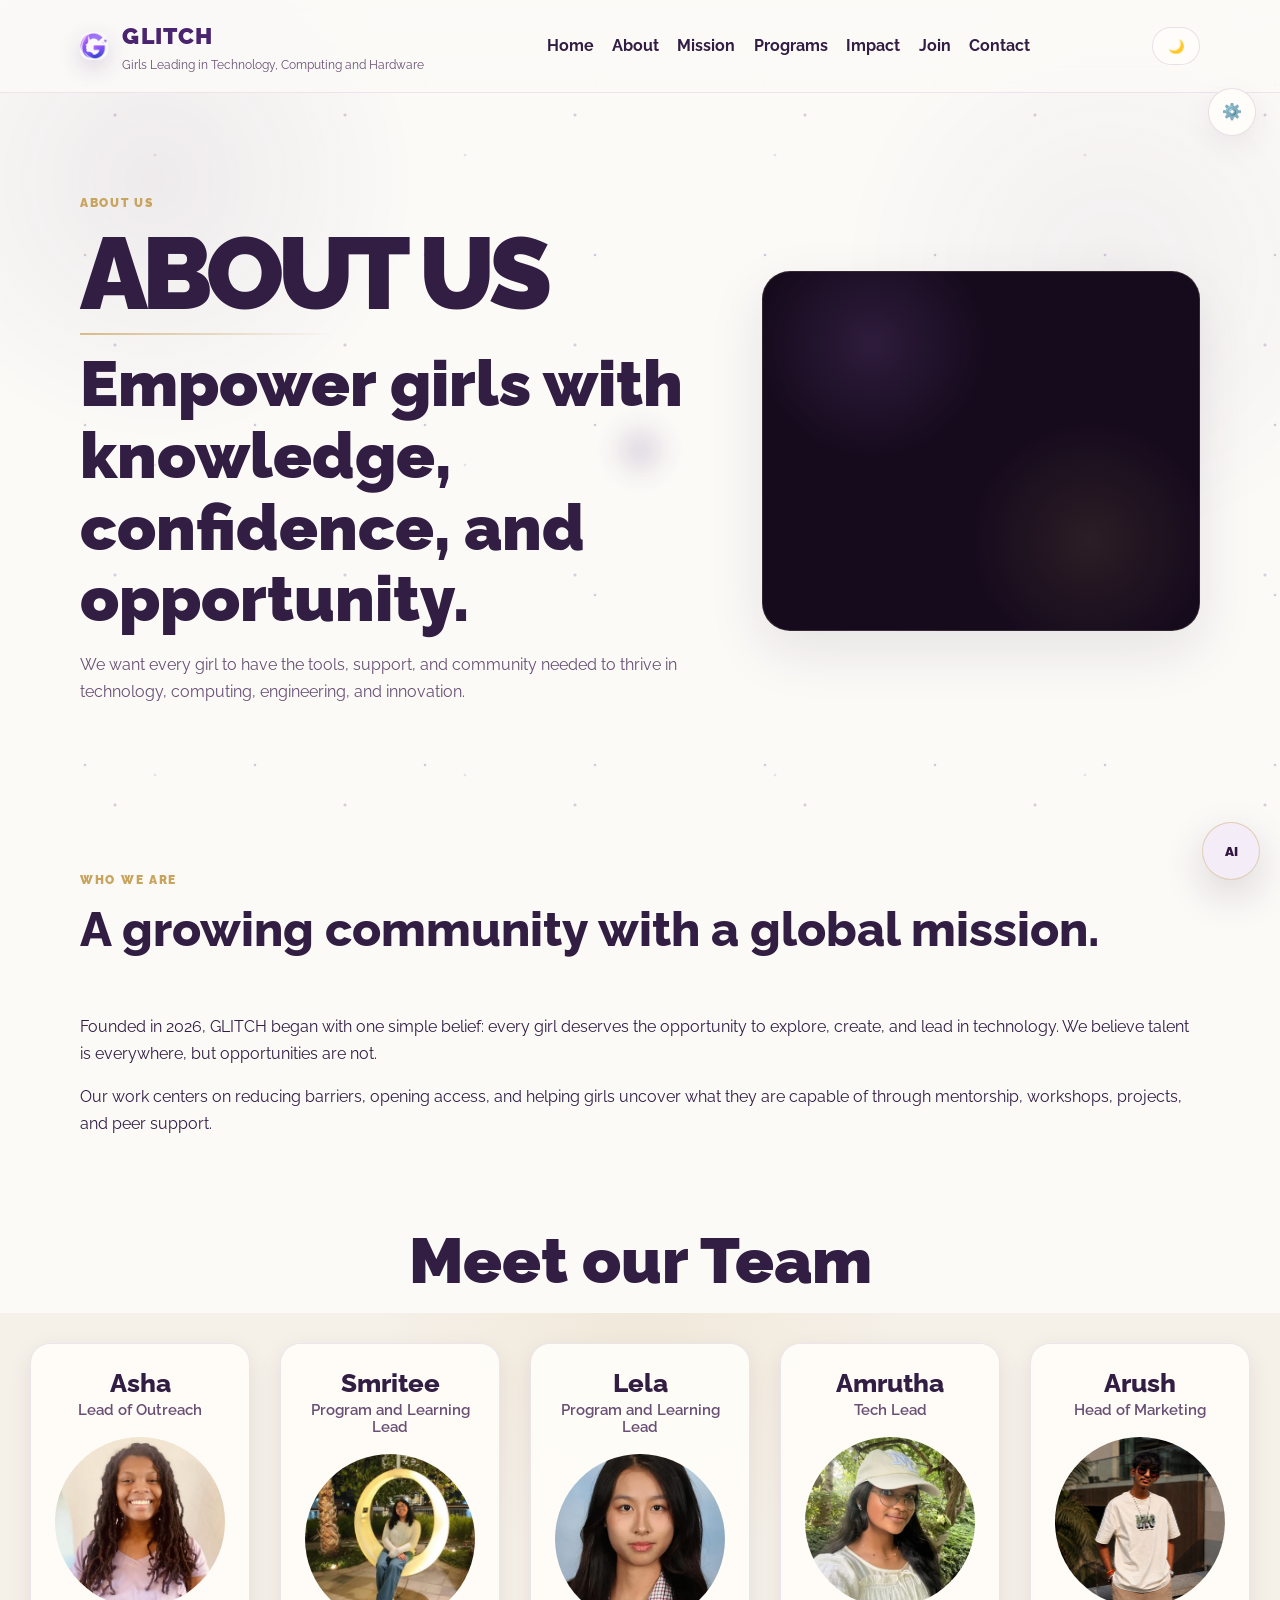
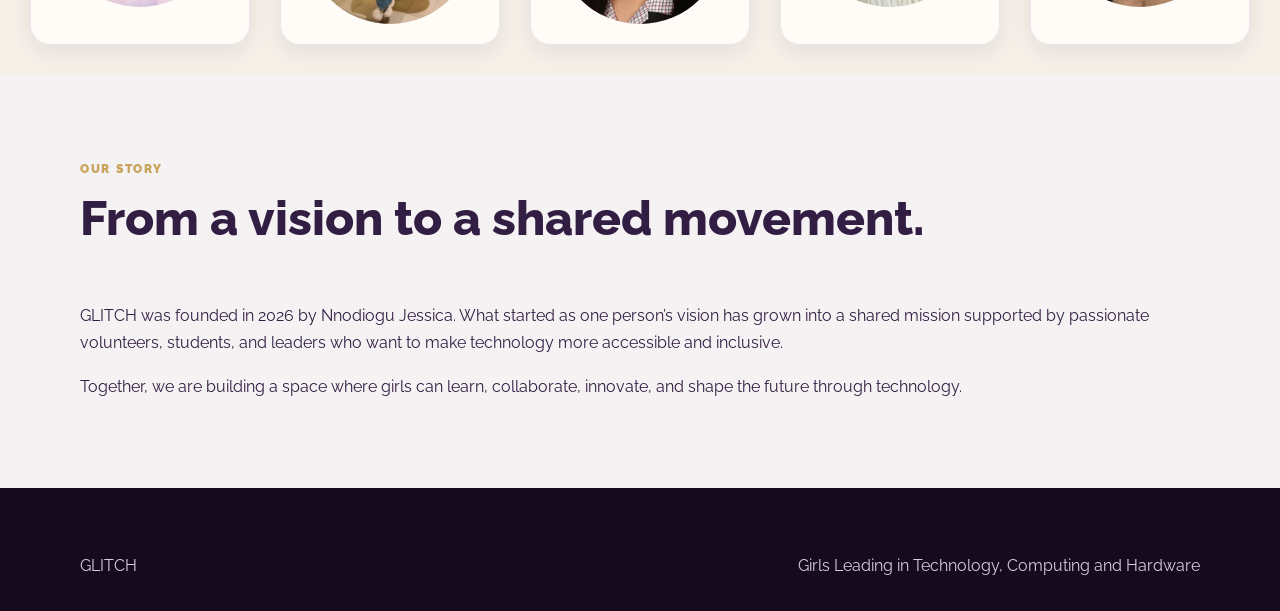
==== commit 607b902d: "added cool animations" ====
--- a/about.html
+++ b/about.html
@@ -1,158 +1,158 @@
 <!DOCTYPE html>
 <html lang="en">
-  <head>
-    <meta charset="UTF-8" />
-    <meta name="viewport" content="width=device-width, initial-scale=1.0" />
-    <title>About GLITCH</title>
-    <link rel="preconnect" href="https://fonts.googleapis.com" />
-    <link rel="preconnect" href="https://fonts.gstatic.com" crossorigin />
-    <link href="https://fonts.googleapis.com/css2?family=Inter:wght@400;500;600;700;800&display=swap" rel="stylesheet" />
-    <link rel="icon" href="data:image/svg+xml,%3Csvg xmlns='http://www.w3.org/2000/svg' viewBox='0 0 120 120'%3E%3Ccircle cx='60' cy='60' r='52' fill='%235b4bff'/%3E%3C/svg%3E" />
-    <link rel="stylesheet" href="styles.css" />
-  </head>
-  <body>
-    <div class="page-shell">
-      <header class="site-header">
-        <div class="container header-inner">
-          <a class="brand" href="index.html">
-            <img class="brand-logo" src="logo.png" alt="GLITCH logo" />
-            <span class="brand-text">
-              <span class="brand-mark">GLITCH</span>
-              <span class="brand-sub">Girls Leading in Technology, Computing and Hardware</span>
-            </span>
-          </a>
-          <nav class="site-nav">
-            <a href="index.html">Home</a>
-            <a href="about.html" class="active">About</a>
-            <a href="mission.html">Mission</a>
-            <a href="programs.html">Programs</a>
-            <a href="impact.html">Impact</a>
-            <a href="join.html">Join</a>
-            <a href="contact.html">Contact</a>
-          </nav>
-          <button id="theme-toggle" class="theme-toggle" aria-label="Toggle dark mode">🌙</button>
-        </div>
-      </header>
 
-      <a href="settings.html" class="settings-launch" aria-label="Open settings">⚙️</a>
+<head>
+  <meta charset="UTF-8" />
+  <meta name="viewport" content="width=device-width, initial-scale=1.0" />
+  <title>About GLITCH</title>
+  <link rel="preconnect" href="https://fonts.googleapis.com" />
+  <link rel="preconnect" href="https://fonts.gstatic.com" crossorigin />
+  <link href="https://fonts.googleapis.com/css2?family=Inter:wght@400;500;600;700;800&display=swap" rel="stylesheet" />
+  <link rel="icon"
+    href="data:image/svg+xml,%3Csvg xmlns='http://www.w3.org/2000/svg' viewBox='0 0 120 120'%3E%3Ccircle cx='60' cy='60' r='52' fill='%235b4bff'/%3E%3C/svg%3E" />
+  <link rel="stylesheet" href="styles.css" />
+</head>
 
-      <main>
-        <section class="page-hero reveal">
-          <div class="container page-hero-grid">
-            <div>
-              <p class="eyebrow">About Us</p>
-              <h1>Built to open doors into STEM.</h1>
-              <p class="hero-copy">GLITCH is a youth-led global initiative created to help girls explore, learn, and lead in technology, engineering, and innovation.</p>
-            </div>
-            <div class="floating-orb"></div>
-          </div>
-        </section>
-
-        <section class="section reveal">
-          <div class="container two-column">
-            <div>
-              <p class="section-label">Who We Are</p>
-              <h2>A growing community with a global mission.</h2>
-            </div>
-            <div>
-              <p>Founded in 2026, GLITCH began with one simple belief: every girl deserves the opportunity to explore, create, and lead in technology. We believe talent is everywhere, but opportunities are not.</p>
-              <p>Our work centers on reducing barriers, opening access, and helping girls uncover what they are capable of through mentorship, workshops, projects, and peer support.</p>
-            </div>
-          </div>
-        </section>
-        <h1 class="center-heading">Meet our Team</h1>
-        <section class = "leads">
-          <div class = "leader">
-            <h2>Asha</h2>
-            <h3>Lead of Outreach</h3>
-            <img src = "asha.webp" alt = "Asha">
-          </div>
-          <div class = "leader">
-            <h2>Smritee</h2>
-            <h3>Program and Learning Lead</h3>
-            <img src = "smritee.webp" alt = "Smritee">
-          </div>
-          <div class = "leader">
-            <h2>Lela</h2>
-            <h3>Program and Learning Lead</h3>
-            <img src = "lela.webp" alt = "Lela">
-          </div>
-          <div class = "leader">
-            <h2>Amrutha</h2>
-            <h3>Tech Lead</h3>
-            <img src = "amrutha.webp" alt = "Amrutha">
-          </div>
-        </section>
-        <section class="section alt-section reveal">
-          <div class="container two-column">
-            <div>
-              <p class="section-label">Our Story</p>
-              <h2>From a vision to a shared movement.</h2>
-            </div>
-            <div>
-              <p>GLITCH was founded in 2026 by Nnodiogu Jessica. What started as one person’s vision has grown into a shared mission supported by passionate volunteers, students, and leaders who want to make technology more accessible and inclusive.</p>
-              <p>Together, we are building a space where girls can learn, collaborate, innovate, and shape the future through technology.</p>
-            </div>
-          </div>
-        </section>
-      </main>
-
-      <div class="assistant-widget" aria-live="polite">
-        <div id="assistant-modal" class="assistant-modal" role="dialog" aria-modal="true" aria-label="AI assistant">
-          <div class="assistant-header">
-            <div>
-              <strong>GLITCH AI Assistant</strong>
-              <p>Ask for help, guidance, or quick answers.</p>
-            </div>
-            <button id="assistant-close" class="assistant-close" aria-label="Close AI assistant">×</button>
-          </div>
-          <div id="assistant-messages" class="assistant-messages">
-            <div class="chat-bubble bot">Hi! I can help with GLITCH programs, joining, or site guidance. Try: “How do I join?”</div>
-          </div>
-          <form id="assistant-form" class="assistant-form">
-            <input id="assistant-input" class="assistant-input" type="text" placeholder="Ask a question..." aria-label="Ask the assistant" />
-            <button type="submit" class="assistant-send">Send</button>
-          </form>
-        </div>
-        <button id="assistant-launch" class="assistant-launch" aria-label="Open AI assistant">AI</button>
-      </div>
-
-      <footer class="site-footer">
-      <div class="container footer-grid">
-        <div>
-          <h3>GLITCH</h3>
-          <p>Empowering girls to build the future through technology, engineering, and innovation.</p>
-        </div>
-        <div>
-          <h4>Quick Links</h4>
+<body>
+  <div class="page-shell">
+    <header class="site-header">
+      <div class="container header-inner">
+        <a class="brand" href="index.html">
+          <img class="brand-logo" src="logo.png" alt="GLITCH logo" />
+          <span class="brand-text">
+            <span class="brand-mark">GLITCH</span>
+            <span class="brand-sub">Girls Leading in Technology, Computing and Hardware</span>
+          </span>
+        </a>
+        <nav class="site-nav">
           <a href="index.html">Home</a>
-          <a href="about.html">About</a>
+          <a href="about.html" class="active">About</a>
           <a href="mission.html">Mission</a>
           <a href="programs.html">Programs</a>
           <a href="impact.html">Impact</a>
           <a href="join.html">Join</a>
+          <a href="contact.html">Contact</a>
+        </nav>
+        <button id="theme-toggle" class="theme-toggle" aria-label="Toggle dark mode">🌙</button>
+      </div>
+    </header>
+
+    <a href="settings.html" class="settings-launch" aria-label="Open settings">⚙️</a>
+
+    <main>
+      <section class="page-hero code-hero reveal">
+        <div class="container page-hero-grid">
+          <div>
+            <p class="eyebrow">About Us</p>
+
+            <div class="code-title" data-final="ABOUT US" aria-label="About Us">
+              <span class="code-title-text"></span>
+            </div>
+
+            <h1 class="hero-heading">
+              Empower girls with knowledge, confidence, and opportunity.
+            </h1>
+
+            <p class="hero-copy">
+              We want every girl to have the tools, support, and community needed
+              to thrive in technology, computing, engineering, and innovation.
+            </p>
+          </div>
+
+          <div class="floating-orb"></div>
         </div>
-        <div>
-          <h4>Contact</h4>
-          <a href="mailto:glitchinitiative26@gmail.com">glitchinitiative26@gmail.com</a>
-          <a href="tel:+2347064666068">+234 706 466 6068</a>
+      </section>
+
+      <section class="section reveal">
+        <div class="container two-column">
+          <div>
+            <p class="section-label">Who We Are</p>
+            <h2>A growing community with a global mission.</h2>
+          </div>
+          <div>
+            <p>Founded in 2026, GLITCH began with one simple belief: every girl deserves the opportunity to explore,
+              create, and lead in technology. We believe talent is everywhere, but opportunities are not.</p>
+            <p>Our work centers on reducing barriers, opening access, and helping girls uncover what they are capable of
+              through mentorship, workshops, projects, and peer support.</p>
+          </div>
         </div>
-        <div>
-          <h4>Social Media</h4>
-          <a href="https://www.linkedin.com/company/glitch-initiative/posts/?feedView=all">LinkedIn</a>
-          <a href="#">Instagram</a>
-          <a href="https://discord.gg/eTyT5NG63">Discord</a>
+      </section>
+      <h1 class="center-heading">Meet our Team</h1>
+      <section class="leads">
+        <div class="leader">
+          <h2>Asha</h2>
+          <h3>Lead of Outreach</h3>
+          <img src="asha.webp" alt="Asha">
         </div>
-        <div>
-          <h4>Newsletter</h4>
-          <p>Get upcoming opportunities and learning resources.</p>
+        <div class="leader">
+          <h2>Smritee</h2>
+          <h3>Program and Learning Lead</h3>
+          <img src="smritee.webp" alt="Smritee">
         </div>
+        <div class="leader">
+          <h2>Lela</h2>
+          <h3>Program and Learning Lead</h3>
+          <img src="lela.webp" alt="Lela">
+        </div>
+        <div class="leader">
+          <h2>Amrutha</h2>
+          <h3>Tech Lead</h3>
+          <img src="amrutha.webp" alt="Amrutha">
+        </div>
+        <div class="leader">
+          <h2>Arush</h2>
+          <h3>Head of Marketing</h3>
+          <img src="arush.webp" alt="Arush">
+        </div>
+      </section>
+
+      <section class="section alt-section reveal">
+        <div class="container two-column">
+          <div>
+            <p class="section-label">Our Story</p>
+            <h2>From a vision to a shared movement.</h2>
+          </div>
+          <div>
+            <p>GLITCH was founded in 2026 by Nnodiogu Jessica. What started as one person’s vision has grown into a
+              shared mission supported by passionate volunteers, students, and leaders who want to make technology more
+              accessible and inclusive.</p>
+            <p>Together, we are building a space where girls can learn, collaborate, innovate, and shape the future
+              through technology.</p>
+          </div>
+        </div>
+      </section>
+    </main>
+
+    <div class="assistant-widget" aria-live="polite">
+      <div id="assistant-modal" class="assistant-modal" role="dialog" aria-modal="true" aria-label="AI assistant">
+        <div class="assistant-header">
+          <div>
+            <strong>GLITCH AI Assistant</strong>
+            <p>Ask for help, guidance, or quick answers.</p>
+          </div>
+          <button id="assistant-close" class="assistant-close" aria-label="Close AI assistant">×</button>
+        </div>
+        <div id="assistant-messages" class="assistant-messages">
+          <div class="chat-bubble bot">Hi! I can help with GLITCH programs, joining, or site guidance. Try: “How do I
+            join?”</div>
+        </div>
+        <form id="assistant-form" class="assistant-form">
+          <input id="assistant-input" class="assistant-input" type="text" placeholder="Ask a question..."
+            aria-label="Ask the assistant" />
+          <button type="submit" class="assistant-send">Send</button>
+        </form>
       </div>
-      <div class="container footer-bottom">
-        <span>© 2026 GLITCH. All rights reserved.</span>
+      <button id="assistant-launch" class="assistant-launch" aria-label="Open AI assistant">AI</button>
+    </div>
+
+    <footer class="site-footer">
+      <div class="container footer-inner">
+        <span>GLITCH</span>
+        <span>Girls Leading in Technology, Computing and Hardware</span>
       </div>
     </footer>
-    </div>
-    <script src="script.js"></script>
-  </body>
-</html>
+  </div>
+  <script src="script.js"></script>
+</body>
+
+</html>
--- a/styles.css
+++ b/styles.css
@@ -1,106 +1,257 @@
+@import url('https://fonts.googleapis.com/css2?family=Raleway:wght@400;500;600;700;800;900&display=swap');
+
+
 :root {
-  --primary: #5b4bff;
-  --secondary: #8b5cf6;
-  --accent: #38bdf8;
-  --highlight: #f472b6;
-  --background: #f8fafc;
-  --dark: #0f172a;
-  --text: #1e293b;
-  --white: #ffffff;
-  --card: rgba(255, 255, 255, 0.88);
-  --shadow: 0 20px 45px rgba(91, 75, 255, 0.14);
-  --shadow-soft: 0 10px 35px rgba(15, 23, 42, 0.08);
-  --border: rgba(91, 75, 255, 0.12);
+  --primary: #4b246f;
+  --primary-dark: #321541;
+  --secondary: #76518f;
+  --accent: #c8a45d;
+  --accent-soft: #ead8a6;
+  --background: #fbfaf7;
+  --surface: #fffdf9;
+  --surface-soft: #f5f0e8;
+  --dark: #160b1d;
+  --text: #321d43;
+  --text-soft: #684f73;
+  --white: #fff;
+  --card: rgba(255, 253, 249, .94);
+  --border: rgba(75, 36, 111, .13);
+  --shadow: 0 20px 55px rgba(50, 21, 65, .10);
+  --shadow-soft: 0 10px 30px rgba(50, 21, 65, .07);
+  --radius: 22px;
 }
 
 body.dark-mode {
-  --background: #0b1120;
-  --text: #e2e8f0;
-  --card: rgba(15, 23, 42, 0.84);
-  --border: rgba(139, 92, 246, 0.24);
-  --shadow: 0 22px 50px rgba(0, 0, 0, 0.35);
+  --background: #0b0610;
+  --surface: #171021;
+  --surface-soft: #21122c;
+  --text: #f5edf8;
+  --text-soft: #cbbbd2;
+  --card: rgba(25, 13, 34, .94);
+  --border: rgba(234, 216, 166, .15);
+  --shadow: 0 25px 65px rgba(0, 0, 0, .42);
+  --shadow-soft: 0 12px 35px rgba(0, 0, 0, .28)
 }
 
 * {
-  box-sizing: border-box;
+  box-sizing: border-box
 }
 
 html {
-  scroll-behavior: smooth;
+  scroll-behavior: smooth
 }
 
 body {
   margin: 0;
-  font-family: "Inter", sans-serif;
+  font-family: "Raleway", sans-serif;
   color: var(--text);
-  background:
-    radial-gradient(circle at top left, rgba(56, 189, 248, 0.22), transparent 20%),
-    radial-gradient(circle at top right, rgba(244, 114, 182, 0.18), transparent 18%),
-    var(--background);
+  background: var(--background);
   line-height: 1.7;
   overflow-x: hidden;
-  transition: background 0.35s ease, color 0.35s ease;
+  transition: background .35s ease, color .35s ease
 }
 
 img {
-  max-width: 100%;
+  max-width: 100%
+}
+
+button,
+input,
+textarea,
+select {
+  font-family: inherit
 }
 
 .container {
   width: min(1120px, calc(100% - 2rem));
-  margin: 0 auto;
+  margin: 0 auto
 }
 
 .page-shell {
-  min-height: 100vh;
-}
-
+  min-height: 100vh
+}
+
+/* STAR FIELD */
+body.dark-mode::before,
+body.dark-mode::after,
+body:not(.dark-mode)::before,
+body:not(.dark-mode)::after {
+  content: "";
+  position: fixed;
+  inset: 0;
+  pointer-events: none;
+  z-index: -1
+}
+
+body.dark-mode::before {
+  opacity: .8;
+  background-image: radial-gradient(circle, rgba(255, 255, 255, .85) 0 1px, transparent 1.7px), radial-gradient(circle, rgba(234, 216, 166, .75) 0 1px, transparent 1.8px), radial-gradient(circle, rgba(190, 156, 220, .6) 0 .8px, transparent 1.5px);
+  background-size: 150px 150px, 230px 230px, 310px 310px;
+  background-position: 15px 30px, 80px 110px, 180px 60px;
+  animation: starsDrift 28s linear infinite
+}
+
+body.dark-mode::after {
+  opacity: .42;
+  background-image: radial-gradient(circle, rgba(255, 255, 255, .9) 0 1.2px, transparent 2px), radial-gradient(circle, rgba(234, 216, 166, .9) 0 1px, transparent 2px);
+  background-size: 190px 190px, 270px 270px;
+  background-position: 60px 90px, 140px 20px;
+  animation: starTwinkle 4s ease-in-out infinite alternate
+}
+
+body:not(.dark-mode)::before {
+  opacity: .35;
+  background: radial-gradient(circle at 12% 20%, rgba(75, 36, 111, .20), transparent 20%), radial-gradient(circle at 87% 30%, rgba(75, 36, 111, .14), transparent 22%), radial-gradient(circle, rgba(75, 36, 111, .65) 0 1px, transparent 1.7px);
+  background-size: auto, auto, 170px 170px;
+  animation: lightSparkleDrift 25s linear infinite
+}
+
+body:not(.dark-mode)::after {
+  opacity: .22;
+  background-image: radial-gradient(circle, rgba(75, 36, 111, .9) 0 1px, transparent 2px), radial-gradient(circle, rgba(123, 79, 159, .7) 0 .8px, transparent 1.8px);
+  background-size: 230px 230px, 310px 310px;
+  animation: starTwinkle 5s ease-in-out infinite alternate
+}
+
+@keyframes starsDrift {
+  from {
+    transform: translate(0, 0)
+  }
+
+  to {
+    transform: translate(-30px, 35px)
+  }
+}
+
+@keyframes lightSparkleDrift {
+  from {
+    transform: translate(0, 0)
+  }
+
+  to {
+    transform: translate(25px, -20px)
+  }
+}
+
+@keyframes starTwinkle {
+  0% {
+    opacity: .25
+  }
+
+  50% {
+    opacity: .7
+  }
+
+  100% {
+    opacity: .32
+  }
+}
+
+/* LOADING */
 .loading-screen {
   position: fixed;
   inset: 0;
   display: grid;
   place-items: center;
   gap: 1rem;
-  background: rgba(248, 250, 252, 0.96);
-  z-index: 30;
-  transition: opacity 0.4s ease, visibility 0.4s ease;
+  background: #fbfaf7;
+  z-index: 100;
+  transition: opacity .4s ease, visibility .4s ease
+}
+
+body.dark-mode .loading-screen {
+  background: #0b0610;
+  color: #fff
+}
+
+.expand-item, .expand-item a {
+  color: white;
+  text-decoration: none;
+}
+
+.loading-screen.loaded {
+  opacity: 0;
+  visibility: hidden
 }
 
 body.loaded .loading-screen {
   opacity: 0;
-  visibility: hidden;
+  visibility: hidden
 }
 
 .loading-orb {
-  width: 72px;
-  height: 72px;
+  width: 70px;
+  height: 70px;
   border-radius: 50%;
-  background: linear-gradient(135deg, var(--primary), var(--accent));
-  animation: pulse 1.2s infinite;
-}
-
-@keyframes pulse {
-  0%, 100% { transform: scale(1); opacity: 0.9; }
-  50% { transform: scale(1.14); opacity: 0.6; }
-}
-
+  background: radial-gradient(circle at 35% 30%, #fff, transparent 20%), radial-gradient(circle, #76518f, #321541 70%);
+  box-shadow: 0 0 50px rgba(200, 164, 93, .28);
+  animation: loadingPulse 1.4s ease-in-out infinite
+}
+
+@keyframes loadingPulse {
+
+  0%,
+  100% {
+    transform: scale(.95);
+    opacity: .8
+  }
+
+  50% {
+    transform: scale(1.08);
+    opacity: 1
+  }
+}
+
+/* FUZZY AURA — REAL CURSOR STAYS VISIBLE */
+body,
+body * {
+  cursor: auto
+}
+
+.fuzzy-cursor {
+  position: fixed;
+  width: 76px;
+  height: 76px;
+  border-radius: 50%;
+  pointer-events: none;
+  z-index: 9999;
+  transform: translate(-50%, -50%);
+  background: radial-gradient(circle, rgba(75, 36, 111, .20) 0%, rgba(75, 36, 111, .12) 28%, rgba(123, 79, 159, .06) 48%, transparent 72%);
+  filter: blur(8px);
+  opacity: .8;
+  transition: width .2s ease, height .2s ease, opacity .2s ease
+}
+
+body.dark-mode .fuzzy-cursor {
+  background: radial-gradient(circle, rgba(255, 255, 255, .28) 0%, rgba(234, 216, 166, .12) 28%, rgba(255, 255, 255, .06) 50%, transparent 74%);
+  filter: blur(9px)
+}
+
+.fuzzy-cursor.is-hovering {
+  width: 105px;
+  height: 105px;
+  opacity: .9
+}
+
+/* HEADER */
 .site-header {
   position: sticky;
   top: 0;
-  z-index: 20;
-  backdrop-filter: blur(14px);
-  background: rgba(248, 250, 252, 0.88);
-  border-bottom: 1px solid rgba(91, 75, 255, 0.09);
-  transition: padding 0.25s ease, box-shadow 0.25s ease;
+  z-index: 50;
+  background: rgba(251, 250, 247, .88);
+  border-bottom: 1px solid rgba(75, 36, 111, .09);
+  backdrop-filter: blur(18px);
+  transition: padding .25s ease, box-shadow .25s ease
 }
 
 body.dark-mode .site-header {
-  background: rgba(11, 17, 32, 0.82);
+  background: rgba(11, 6, 16, .82);
+  border-bottom-color: rgba(234, 216, 166, .10)
 }
 
 .site-header.shrink {
-  padding: 0.2rem 0;
-  box-shadow: 0 12px 40px rgba(91, 75, 255, 0.09);
+  padding: .2rem 0;
+  box-shadow: 0 12px 40px rgba(50, 21, 65, .10)
 }
 
 .header-inner,
@@ -109,102 +260,91 @@
   align-items: center;
   justify-content: space-between;
   gap: 1rem;
-  padding: 1rem 0;
+  padding: 1rem 0
 }
 
 .brand {
   display: flex;
   align-items: center;
-  gap: 0.9rem;
-  text-decoration: none;
+  gap: .9rem;
+  text-decoration: none
 }
 
 .brand-logo {
-  width: 20px;
-  height: 20px;
+  width: 28px;
+  height: 28px;
   object-fit: cover;
-  border-radius: 14px;
-  box-shadow: 0 12px 24px rgba(91, 75, 255, 0.18);
+  border-radius: 10px;
+  box-shadow: 0 8px 22px rgba(75, 36, 111, .18)
 }
 
 .brand-text {
   display: flex;
-  flex-direction: column;
+  flex-direction: column
 }
 
 .brand-mark {
-  font-weight: 800;
-  font-size: 1.5rem;
+  font-weight: 900;
+  font-size: 1.45rem;
   color: var(--primary);
-  letter-spacing: 0.06em;
+  letter-spacing: .05em
+}
+
+body.dark-mode .brand-mark {
+  color: var(--accent-soft)
 }
 
 .brand-sub {
-  font-size: 0.82rem;
-  color: #475569;
+  font-size: .76rem;
+  color: var(--text-soft)
 }
 
 .site-nav {
   display: flex;
-  gap: 1.2rem;
+  gap: 1.15rem;
   flex-wrap: wrap;
+  align-items: center
 }
 
 .site-nav a {
   text-decoration: none;
   color: var(--text);
-  font-weight: 600;
-  position: relative;
+  font-weight: 700;
+  position: relative
 }
 
 .site-nav a::after {
   content: "";
   position: absolute;
   left: 0;
-  bottom: -4px;
+  bottom: -5px;
   width: 100%;
   height: 2px;
-  background: linear-gradient(90deg, var(--primary), var(--accent));
+  background: var(--accent);
   transform: scaleX(0);
   transform-origin: left;
-  transition: transform 0.25s ease;
+  transition: transform .25s ease
+}
+
+.site-nav a:hover::after {
+  transform: scaleX(1)
+}
+
+.theme-toggle,
+.settings-launch {
+  border: 1px solid var(--border);
+  background: var(--surface);
+  color: var(--primary)
 }
 
 .theme-toggle {
-  border: none;
-  background: rgba(91, 75, 255, 0.08);
-  color: var(--primary);
   border-radius: 999px;
-  padding: 0.7rem 0.9rem;
-  font-size: 1rem;
-  cursor: pointer;
-}
-
-.discord {
-  display: inline-flex;
-  align-items: center;
-  justify-content: center;
-  width: 50px;
-  height: 40px;
-  box-sizing: border-box;
-  margin-left: 50px;
-  color: var(--primary);
-  font-size: 1rem;
-  text-decoration: none;
-  cursor: pointer;
-
-  /* Shape & Background */
-  border-radius: 999px;
-  background-color: rgba(91, 75, 255, 0.08);
-  background-image: url('discord-icon.svg');
-  background-size: 24px 24px;
-  background-position: center;
-  background-repeat: no-repeat;
+  padding: .65rem .9rem
 }
 
 .settings-launch {
   position: fixed;
-  right: 26px;
+  right: 24px;
   top: 88px;
   width: 48px;
   height: 48px;
@@ -212,15 +352,19 @@
   display: grid;
   place-items: center;
   text-decoration: none;
-  background: rgba(91, 75, 255, 0.1);
-  color: var(--primary);
   box-shadow: var(--shadow-soft);
-  z-index: 21;
-}
-
+  z-index: 51
+}
+
+body.dark-mode .theme-toggle,
+body.dark-mode .settings-launch {
+  color: var(--accent-soft)
+}
+
+/* LAYOUT */
 .hero,
 .page-hero {
-  padding: 5.5rem 0 4rem;
+  padding: 5.5rem 0 4rem
 }
 
 .hero-grid,
@@ -237,69 +381,40 @@
 .footer-grid,
 .join-layout {
   display: grid;
-  gap: 1.5rem;
+  gap: 1.5rem
 }
 
 .hero-grid,
 .page-hero-grid {
-  grid-template-columns: 1.35fr 0.9fr;
-  align-items: center;
+  grid-template-columns: 1.35fr .9fr;
+  align-items: center
 }
 
 .join-layout {
-grid-template-columns: 90% 10%;
-  gap: 3rem;
-  align-items: start;
-}
-
-.page-hero-grid {
-  gap: 2rem;
-}
-
-.floating-orb {
-  position: relative;
-  min-height: 360px;
-  border-radius: 28px;
-  overflow: hidden;
-  background:
-    radial-gradient(circle at top left, rgba(91, 75, 255, 0.28), transparent 40%),
-    radial-gradient(circle at bottom right, rgba(56, 189, 248, 0.25), transparent 45%),
-    linear-gradient(135deg, rgba(91, 75, 255, 0.18), rgba(255, 255, 255, 0.6));
-  border: 1px solid rgba(91, 75, 255, 0.12);
-  box-shadow: var(--shadow-soft);
-}
-
-.floating-orb::before,
-.floating-orb::after {
-  content: "";
-  position: absolute;
-  border-radius: 50%;
-  filter: blur(8px);
-}
-
-.floating-orb::before {
-  inset: 18% auto auto 12%;
-  width: 150px;
-  height: 150px;
-  background: rgba(244, 114, 182, 0.3);
-}
-
-.floating-orb::after {
-  inset: auto 12% 16% auto;
-  width: 180px;
-  height: 180px;
-  background: rgba(56, 189, 248, 0.32);
-}
-
-.grid-3 {
-  grid-template-columns: repeat(3, minmax(0, 1fr));
+  grid-template-columns: minmax(0, 1fr) minmax(280px, .65fr);
+  gap: 2.5rem;
+  align-items: start
+}
+
+.grid-3,
+.pathway-grid,
+.event-grid,
+.team-grid,
+.resource-grid,
+.testimonial-grid {
+  grid-template-columns: repeat(3, minmax(0, 1fr))
+}
+
+.impact-grid {
+  grid-template-columns: repeat(4, minmax(0, 1fr))
 }
 
 .hero-visual {
   position: relative;
-  min-height: 420px;
-}
-
+  min-height: 420px
+}
+
+/* CARDS */
 .glass-card,
 .pathway-card,
 .event-card,
@@ -309,11 +424,54 @@
 .newsletter-box,
 .impact-item,
 .join-box,
-.faq-list details {
+.faq-list details,
+.card,
+.value-box {
   background: var(--card);
   border: 1px solid var(--border);
-  box-shadow: var(--shadow);
-  border-radius: 22px;
+  box-shadow: var(--shadow-soft);
+  border-radius: var(--radius)
+}
+
+.card,
+.value-box {
+  padding: 1.45rem;
+  height: 100%
+}
+
+.pathway-card,
+.resource-card,
+.team-card,
+.event-card,
+.testimonial-card {
+  padding: 1.35rem;
+  transition: transform .25s ease, box-shadow .25s ease
+}
+
+.pathway-card:hover,
+.resource-card:hover,
+.team-card:hover,
+.event-card:hover,
+.testimonial-card:hover {
+  transform: translateY(-5px);
+  box-shadow: 0 20px 45px rgba(50, 21, 65, .12)
+}
+
+.floating-orb {
+  min-height: 360px;
+  border-radius: 28px;
+  overflow: hidden;
+  background: radial-gradient(circle at 25% 20%, rgba(123, 79, 159, .24), transparent 26%), radial-gradient(circle at 75% 75%, rgba(200, 164, 93, .12), transparent 28%), #160b1d;
+  border: 1px solid rgba(234, 216, 166, .14);
+  box-shadow: var(--shadow)
+}
+
+.floating-orb::before,
+.floating-orb::after,
+.hero-card::before,
+.join-box::before,
+.impact-item::before {
+  display: none !important
 }
 
 .join-box {
@@ -322,70 +480,53 @@
   padding: 2rem;
   display: grid;
   gap: 1rem;
-  background: linear-gradient(135deg, rgba(91, 75, 255, 0.12), rgba(56, 189, 248, 0.16));
-  box-shadow: 0 24px 55px rgba(91, 75, 255, 0.16);
-}
-
-.join-box::before {
-  content: "";
-  position: absolute;
-  inset: auto -60px -60px auto;
-  width: 180px;
-  height: 180px;
-  border-radius: 50%;
-  background: radial-gradient(circle, rgba(244, 114, 182, 0.3), transparent 72%);
-}
-
-.join-box h2,
-.join-box p {
-  position: relative;
-  z-index: 1;
+  background: var(--surface)
+}
+
+body.dark-mode .join-box {
+  background: #1a0d23
 }
 
 .hero-card {
   padding: 1.6rem;
-  backdrop-filter: blur(10px);
   position: relative;
-  overflow: hidden;
-}
-
-.hero-card::before {
-  content: "";
-  position: absolute;
-  inset: auto -40px -40px auto;
-  width: 140px;
-  height: 140px;
-  background: radial-gradient(circle, rgba(139, 92, 246, 0.45), transparent 70%);
+  overflow: hidden
 }
 
 .mini-grid {
   display: grid;
   grid-template-columns: repeat(2, minmax(0, 1fr));
-  gap: 0.8rem;
+  gap: .8rem
 }
 
 .mini-pill,
 .hero-badges span,
 .filter-btn,
 .event-date {
-  border-radius: 999px;
+  border-radius: 999px
 }
 
 .mini-pill,
 .hero-badges span {
-  padding: 0.55rem 0.8rem;
-  background: rgba(91, 75, 255, 0.1);
+  padding: .55rem .8rem;
+  background: rgba(75, 36, 111, .08);
   color: var(--primary);
   font-weight: 700;
-  font-size: 0.85rem;
+  font-size: .85rem;
   display: inline-flex;
-  align-items: center;
+  align-items: center
+}
+
+body.dark-mode .mini-pill,
+body.dark-mode .hero-badges span {
+  color: var(--accent-soft);
+  background: rgba(234, 216, 166, .09)
 }
 
 .collab-row {
   display: flex;
-  gap: 0.8rem;
-  margin: 1.25rem 0;
+  gap: .8rem;
+  margin: 1.25rem 0
 }
 
 .person-badge {
@@ -394,57 +535,32 @@
   display: grid;
   place-items: center;
   border-radius: 18px;
-  background: rgba(56, 189, 248, 0.17);
-  font-size: 1.5rem;
-}
-
-.visual-text {
-  margin: 0;
-}
-
-.float-card {
-  position: absolute;
-  padding: 0.8rem 1rem;
-  border-radius: 18px;
-  font-weight: 700;
-  background: rgba(255, 255, 255, 0.78);
-  box-shadow: var(--shadow-soft);
-  animation: floatCard 6s ease-in-out infinite;
-}
-
-.float-card.one { top: 42px; right: -4px; }
-.float-card.two { bottom: 28px; left: 0; animation-delay: 0.8s; }
-
-@keyframes floatCard {
-  0%, 100% { transform: translateY(0); }
-  50% { transform: translateY(-12px); }
-}
-
-.eyebrow,
-.section-label {
-  text-transform: uppercase;
-  letter-spacing: 0.12em;
-  font-size: 0.78rem;
-  font-weight: 800;
-  color: var(--secondary);
-  margin-bottom: 0.8rem;
-}
-
+  background: rgba(200, 164, 93, .12);
+  font-size: 1.5rem
+}
+
+/* TYPE */
 h1,
 h2,
 h3,
 h4 {
   margin: 0 0 1rem;
-  line-height: 1.15;
-  color: var(--text);
+  line-height: 1.12;
+  color: var(--text)
 }
 
 h1 {
   font-size: clamp(2.6rem, 5vw, 4.5rem);
+  font-weight: 900
 }
 
 h2 {
   font-size: clamp(2rem, 4vw, 3rem);
+  font-weight: 800
+}
+
+h3 {
+  font-weight: 800
 }
 
 .hero-copy,
@@ -455,49 +571,85 @@
 .newsletter-box p,
 .testimonial-card p,
 .faq-list p {
-  color: #475569;
-}
-
-body.dark-mode .hero-copy,
-body.dark-mode .muted-copy,
-body.dark-mode .section-head p,
-body.dark-mode .event-card p,
-body.dark-mode .resource-card p,
-body.dark-mode .newsletter-box p,
-body.dark-mode .testimonial-card p,
-body.dark-mode .faq-list p {
-  color: #cbd5e1;
+  color: var(--text-soft)
+}
+
+.eyebrow,
+.section-label {
+  text-transform: uppercase;
+  letter-spacing: .14em;
+  font-size: .76rem;
+  font-weight: 900;
+  color: var(--accent);
+  margin-bottom: .8rem
 }
 
 .typing-line {
   display: inline-flex;
   align-items: center;
-  gap: 0.15rem;
+  gap: .15rem
 }
 
 .cursor {
   animation: blink 1s step-end infinite;
-  color: var(--primary);
+  color: var(--accent)
 }
 
 @keyframes blink {
-  50% { opacity: 0; }
-}
-
+  50% {
+    opacity: 0
+  }
+}
+
+/* BUTTONS */
 .hero-actions {
   display: flex;
-  gap: 0.9rem;
+  gap: .9rem;
   flex-wrap: wrap;
-  margin-top: 1.8rem;
+  margin-top: 1.8rem
+}
+
+.btn {
+  text-decoration: none;
+  border: none;
+  padding: .92rem 1.35rem;
+  border-radius: 999px;
+  font-weight: 800;
+  font-family: inherit;
+  transition: transform .2s ease, box-shadow .2s ease;
+  position: relative;
+  overflow: hidden
+}
+
+.btn:hover {
+  transform: translateY(-2px)
+}
+
+.btn-primary {
+  background: var(--primary);
+  color: #fff;
+  box-shadow: 0 12px 30px rgba(75, 36, 111, .20);
+  min-width: 140px;
+  padding: .98rem 1.5rem
+}
+
+.btn-secondary {
+  background: rgba(75, 36, 111, .08);
+  color: var(--primary)
+}
+
+body.dark-mode .btn-secondary {
+  background: rgba(234, 216, 166, .10);
+  color: var(--accent-soft)
 }
 
 .scroll-indicator {
   display: inline-flex;
   align-items: center;
-  gap: 0.55rem;
+  gap: .55rem;
   margin-top: 1.2rem;
   font-weight: 700;
-  color: var(--secondary);
+  color: var(--primary)
 }
 
 .scroll-indicator span {
@@ -506,75 +658,29 @@
   width: 26px;
   height: 26px;
   border-radius: 50%;
-  background: rgba(91, 75, 255, 0.12);
-  animation: bounce 1.8s infinite;
+  background: rgba(200, 164, 93, .16);
+  animation: bounce 1.8s infinite
 }
 
 @keyframes bounce {
-  0%, 100% { transform: translateY(0); }
-  50% { transform: translateY(4px); }
-}
-
-.btn {
-  text-decoration: none;
-  border: none;
-  padding: 0.92rem 1.35rem;
-  border-radius: 999px;
-  font-weight: 700;
-  font-family: inherit;
-  cursor: pointer;
-  transition: transform 0.2s ease, box-shadow 0.2s ease, opacity 0.2s ease;
-  position: relative;
-  overflow: hidden;
-}
-
-.btn::after {
-  content: "";
-  position: absolute;
-  inset: 0;
-  background: radial-gradient(circle at center, rgba(255,255,255,0.5), transparent 65%);
-  transform: scale(0);
-  opacity: 0;
-  transition: transform 0.4s ease, opacity 0.4s ease;
-}
-
-.btn:hover::after {
-  transform: scale(1.6);
-  opacity: 0.5;
-}
-
-.btn:hover {
-  transform: translateY(-1px);
-}
-
-.btn-primary {
-  background: linear-gradient(135deg, var(--primary), var(--secondary));
-  color: var(--white);
-  box-shadow: var(--shadow);
-  width: auto;
-  min-width: 140px;
-  border-radius: 999px;
-  padding: 0.98rem 1.5rem;
-}
-
-.btn-secondary {
-  background: rgba(91, 75, 255, 0.08);
-  color: var(--primary);
-}
-
-.hero-badges {
-  display: flex;
-  flex-wrap: wrap;
-  gap: 0.7rem;
-  margin-top: 1.4rem;
-}
-
+
+  0%,
+  100% {
+    transform: translateY(0)
+  }
+
+  50% {
+    transform: translateY(4px)
+  }
+}
+
+/* SECTIONS */
 .section {
-  padding: 4rem 0;
+  padding: 4.5rem 0
 }
 
 .alt-section {
-  background: rgba(139, 92, 246, 0.05);
+  background: rgba(75, 36, 111, .035)
 }
 
 .section-head {
@@ -582,491 +688,517 @@
   align-items: end;
   justify-content: space-between;
   gap: 1rem;
-  margin-bottom: 1.5rem;
-}
-
-.impact-grid {
-  grid-template-columns: repeat(4, minmax(0, 1fr));
+  margin-bottom: 1.5rem
 }
 
 .impact-item {
   padding: 1.6rem;
   display: flex;
   flex-direction: column;
-  gap: 0.5rem;
-  position: relative;
-  overflow: hidden;
-  background: linear-gradient(180deg, rgba(255,255,255,0.94), rgba(239, 246, 255, 0.86));
-}
-
-body.dark-mode .impact-item {
-  background: linear-gradient(180deg, rgba(15, 23, 42, 0.92), rgba(30, 41, 59, 0.88));
-}
-
-.impact-item::before {
-  content: "";
-  position: absolute;
-  inset: auto -30px -30px auto;
-  width: 120px;
-  height: 120px;
-  border-radius: 50%;
-  background: radial-gradient(circle, rgba(91, 75, 255, 0.18), transparent 70%);
+  gap: .5rem;
+  overflow: hidden
 }
 
 .impact-item strong {
   font-size: clamp(2.2rem, 4vw, 3.2rem);
   line-height: 1;
-  color: var(--primary);
+  color: var(--primary)
+}
+
+body.dark-mode .impact-item strong {
+  color: var(--accent-soft)
 }
 
 .impact-item span {
   font-weight: 700;
-  color: #475569;
-}
-
-body.dark-mode .impact-item span {
-  color: #cbd5e1;
-}
-
-.pathway-grid,
-.event-grid,
-.team-grid,
-.resource-grid,
-.testimonial-grid {
-  grid-template-columns: repeat(3, minmax(0, 1fr));
-}
-
-.card,
-.value-box {
-  padding: 1.45rem;
-  background: linear-gradient(180deg, rgba(255,255,255,0.96), rgba(248,250,252,0.9));
-  border: 1px solid var(--border);
-  box-shadow: var(--shadow-soft);
-  border-radius: 22px;
-  height: 100%;
-}
-
-body.dark-mode .card,
-body.dark-mode .value-box {
-  background: linear-gradient(180deg, rgba(15,23,42,0.92), rgba(30,41,59,0.92));
-}
-
-.pathway-card,
-.resource-card,
-.team-card,
-.event-card,
-.testimonial-card {
-  padding: 1.35rem;
-  transition: transform 0.25s ease, box-shadow 0.25s ease;
-}
-
-.pathway-card:hover,
-.resource-card:hover,
-.team-card:hover,
-.event-card:hover,
-.testimonial-card:hover {
+  color: var(--text-soft)
+}
+
+/* TEAM */
+.leads {
+  display: flex;
+  gap: 30px;
+  overflow-x: auto;
+  padding: 30px;
+  scroll-behavior: smooth;
+  justify-content: center;
+  background: radial-gradient(circle at 50% 0%, rgba(200, 164, 93, .10), transparent 35%), #f5f0e8;
+  scrollbar-width: thin
+}
+
+body.dark-mode .leads {
+  background: radial-gradient(circle at 50% 0%, rgba(123, 79, 159, .18), transparent 35%), #130a19
+}
+
+.leader {
+  flex: 0 0 220px;
+  background: rgba(255, 253, 249, .92);
+  color: var(--text);
+  padding: 20px;
+  border-radius: 20px;
+  text-align: center;
+  transition: transform .3s ease, box-shadow .3s ease;
+  box-shadow: 0 8px 25px rgba(50, 21, 65, .08);
+  border: 1px solid rgba(75, 36, 111, .10)
+}
+
+body.dark-mode .leader {
+  background: #1d1027;
+  color: #f5edf8;
+  border-color: rgba(234, 216, 166, .13)
+}
+
+.leader:hover {
   transform: translateY(-6px);
-  box-shadow: 0 22px 50px rgba(91, 75, 255, 0.14);
-}
-
-.pathway-top {
-  display: flex;
-  align-items: center;
-  gap: 0.75rem;
-}
-
-.pathway-icon {
-  font-size: 1.5rem;
-}
-
-.pathway-expand {
-  display: grid;
-  gap: 0.8rem;
-  margin-top: 1rem;
-  max-height: 0;
-  overflow: hidden;
-  transition: max-height 0.35s ease;
-}
-
-.pathway-card.is-open .pathway-expand {
-  max-height: 320px;
-}
-
-.expand-item {
-  display: flex;
-  flex-direction: column;
-  gap: 0.25rem;
-}
-
-.filter-bar {
-  display: flex;
-  flex-wrap: wrap;
-  gap: 0.8rem;
-  margin-bottom: 1.2rem;
-}
-
-.filter-btn {
-  border: 1px solid var(--border);
-  background: transparent;
-  color: var(--text);
-  padding: 0.55rem 0.9rem;
-  cursor: pointer;
-  font-weight: 700;
-}
-
-.filter-btn.active {
-  background: linear-gradient(135deg, var(--primary), var(--secondary));
-  color: var(--white);
-}
-
-.resource-card.hidden {
-  display: none;
-}
-
-.avatar {
-  width: 72px;
-  height: 72px;
-  border-radius: 20px;
-  display: grid;
-  place-items: center;
-  font-weight: 800;
-  color: var(--white);
-  background: linear-gradient(135deg, var(--primary), var(--secondary));
-  margin-bottom: 1rem;
-}
-
-.team-links {
-  display: flex;
-  gap: 0.8rem;
-}
-
-.team-links a,
-.site-footer a {
-  color: inherit;
-  text-decoration: none;
-}
-
+  box-shadow: 0 18px 35px rgba(50, 21, 65, .14)
+}
+
+.leader h2 {
+  font-size: 26px;
+  margin: 5px 0 4px;
+  color: inherit
+}
+
+.leader h3 {
+  font-size: 15px;
+  font-weight: 600;
+  color: var(--text-soft);
+  margin: 0 0 18px
+}
+
+.leader img {
+  width: 170px;
+  height: 170px;
+  object-fit: cover;
+  object-position: center;
+  border-radius: 50%;
+  display: block;
+  margin: 0 auto
+}
+
+/* CODE → LETTER */
+.code-letter {
+  position: relative;
+  display: inline-block;
+  font-size: clamp(5rem, 12vw, 10rem);
+  font-weight: 900;
+  color: var(--primary);
+  line-height: .9;
+  overflow: hidden
+}
+
+.code-letter::before {
+  content: attr(data-code);
+  position: absolute;
+  inset: 0;
+  color: var(--accent);
+  opacity: .9;
+  font-family: monospace;
+  font-size: .20em;
+  letter-spacing: .05em;
+  word-break: break-all;
+  animation: codeResolve 2.2s cubic-bezier(.2, .8, .2, 1) forwards
+}
+
+.code-letter::after {
+  content: "";
+  position: absolute;
+  inset: 0;
+  background: var(--surface);
+  transform: translateY(100%);
+  animation: letterReveal 1.7s .65s cubic-bezier(.77, 0, .18, 1) forwards
+}
+
+@keyframes codeResolve {
+  0% {
+    opacity: 1;
+    filter: blur(3px);
+    transform: translateY(0)
+  }
+
+  55% {
+    opacity: .75;
+    filter: blur(1px)
+  }
+
+  100% {
+    opacity: 0;
+    filter: blur(0);
+    transform: translateY(-12px)
+  }
+}
+
+@keyframes letterReveal {
+  to {
+    transform: translateY(0)
+  }
+}
+
+/* TESTIMONIALS / FAQ */
 .testimonial-carousel {
   display: grid;
   grid-template-columns: auto 1fr auto;
   gap: 1rem;
-  align-items: center;
+  align-items: center
 }
 
 .carousel-btn {
   width: 46px;
   height: 46px;
   border-radius: 50%;
-  border: none;
-  cursor: pointer;
-  background: rgba(91, 75, 255, 0.1);
+  border: 1px solid var(--border);
+  background: var(--surface);
   color: var(--primary);
-  font-size: 1.2rem;
+  font-size: 1.2rem
 }
 
 .testimonial-track {
-  display: grid;
+  display: grid
 }
 
 .testimonial-card {
-  display: none;
+  display: none
 }
 
 .testimonial-card.active {
-  display: block;
+  display: block
 }
 
 .quote-mark {
   font-size: 2.5rem;
-  color: var(--primary);
-  line-height: 1;
+  color: var(--accent);
+  line-height: 1
 }
 
 .faq-list {
   display: grid;
-  gap: 1rem;
+  gap: 1rem
 }
 
 .faq-list details {
-  padding: 1rem 1.2rem;
+  padding: 1rem 1.2rem
 }
 
 .faq-list summary {
   cursor: pointer;
-  font-weight: 700;
-}
-
-.newsletter-box,
-.join-form {
+  font-weight: 800
+}
+
+/* JOIN FORM */
+.newsletter-box {
   padding: 1.5rem;
   display: grid;
+  grid-template-columns: minmax(0, 1fr) auto;
   gap: 1rem;
-}
-
-.newsletter-box {
-  grid-template-columns: 1fr auto;
-  align-items: center;
+  align-items: center
 }
 
 .newsletter-form,
 .join-form {
   display: grid;
-  gap: 0.9rem;
+  gap: 1rem
+}
+
+.join-form {
+  width: 100%;
+  min-width: 0
 }
 
 .join-form label {
+  display: grid;
+  gap: .4rem;
   width: 100%;
+  min-width: 0
 }
 
 .newsletter-form input,
 .join-form input,
 .join-form textarea,
 .join-form select {
+  display: block;
   width: 100%;
   min-width: 0;
-  padding: 0.92rem 1rem;
-  border-radius: 18px;
+  padding: .92rem 1rem;
+  border-radius: 15px;
   border: 1px solid var(--border);
-  background: rgba(255, 255, 255, 0.9);
+  background: var(--surface);
   color: var(--text);
   font: inherit;
-  box-shadow: inset 0 1px 2px rgba(15, 23, 42, 0.04);
-}
-
-body.dark-mode .newsletter-form input,
-body.dark-mode .join-form input,
-body.dark-mode .join-form textarea,
-body.dark-mode .join-form select {
-  background: rgba(15, 23, 42, 0.82);
-  color: var(--text);
+  outline: none
+}
+
+.newsletter-form input:focus,
+.join-form input:focus,
+.join-form textarea:focus,
+.join-form select:focus {
+  border-color: var(--accent);
+  box-shadow: 0 0 0 3px rgba(200, 164, 93, .14)
 }
 
 .join-form textarea {
-  width: 100%;
-  min-width: 100%;
-  border-radius: 20px;
   min-height: 220px;
   resize: vertical;
-  line-height: 1.6;
+  line-height: 1.6
 }
 
 .join-form .form-row {
   display: grid;
   grid-template-columns: repeat(2, minmax(0, 1fr));
-  gap: 0.8rem;
-  width: 100%;
+  gap: 1rem;
+  width: 100%
 }
 
 .join-form .form-message,
 .join-success {
-  width: 100%;
+  width: 100%
 }
 
 .join-success {
   display: none;
-  padding: 0.8rem 1rem;
-  border-radius: 16px;
-  background: rgba(56, 189, 248, 0.12);
+  padding: .8rem 1rem;
+  border-radius: 15px;
+  background: rgba(200, 164, 93, .13);
   color: var(--text);
-  font-weight: 700;
+  font-weight: 700
 }
 
 .join-success.visible {
-  display: block;
+  display: block
 }
 
 .form-message {
-  grid-column: 1 / -1;
+  grid-column: 1/-1;
   margin: 0;
   color: var(--primary);
-  font-weight: 700;
-}
-
+  font-weight: 800
+}
+
+/* AI */
 .assistant-widget {
   position: fixed;
   right: 20px;
   bottom: 20px;
-  z-index: 26;
+  z-index: 80
 }
 
 .assistant-modal {
   position: absolute;
   right: 0;
   bottom: 72px;
-  width: min(340px, calc(100vw - 2rem));
-  background: var(--card);
-  border: 1px solid var(--border);
-  box-shadow: var(--shadow);
-  border-radius: 22px;
+  width: min(390px, calc(100vw - 2rem));
+  max-height: min(650px, calc(100vh - 110px));
+  background: #f4edf8;
+  color: #321541;
+  border: 1px solid rgba(75, 36, 111, .18);
+  box-shadow: 0 25px 70px rgba(50, 21, 65, .20);
+  border-radius: 25px;
   padding: 1rem;
   display: none;
-  backdrop-filter: blur(12px);
+  overflow: hidden
 }
 
 .assistant-modal.open {
-  display: block;
+  display: block
+}
+
+body.dark-mode .assistant-modal {
+  background: #261331;
+  color: #fff7ff;
+  border-color: rgba(234, 216, 166, .17)
 }
 
 .assistant-header {
   display: flex;
   align-items: flex-start;
   justify-content: space-between;
-  gap: 0.8rem;
-  margin-bottom: 0.8rem;
-}
-
-.assistant-header p,
-.chat-bubble {
+  gap: .8rem;
+  margin-bottom: .8rem
+}
+
+.assistant-header h3 {
+  color: #321541;
+  margin-bottom: .2rem
+}
+
+.assistant-header p {
+  color: #72577f;
   margin: 0;
+  font-size: .85rem
+}
+
+body.dark-mode .assistant-header h3 {
+  color: #fff7ff
+}
+
+body.dark-mode .assistant-header p {
+  color: #d5c4dd
 }
 
 .assistant-close {
   border: none;
   background: transparent;
   font-size: 1.5rem;
-  color: var(--text);
-  cursor: pointer;
+  color: inherit
+}
+
+.assistant-status {
+  display: flex;
+  align-items: center;
+  gap: .45rem;
+  margin: .3rem 0 .75rem;
+  color: #72577f;
+  font-size: .74rem
+}
+
+body.dark-mode .assistant-status {
+  color: #d5c4dd
+}
+
+.assistant-status::before {
+  content: "";
+  width: 7px;
+  height: 7px;
+  flex: 0 0 7px;
+  border-radius: 50%;
+  background: var(--accent);
+  box-shadow: 0 0 10px rgba(200, 164, 93, .45)
 }
 
 .assistant-messages {
   display: grid;
-  gap: 0.75rem;
-  max-height: 280px;
+  gap: .75rem;
+  max-height: 330px;
   overflow-y: auto;
-  margin-bottom: 0.8rem;
+  margin-bottom: .8rem;
+  padding-right: .2rem
 }
 
 .chat-bubble {
-  padding: 0.75rem 0.9rem;
+  margin: 0;
+  padding: .78rem .9rem;
   border-radius: 16px;
   line-height: 1.5;
-  background: rgba(91, 75, 255, 0.08);
-}
-
-.chat-bubble.bot {
-  color: var(--text);
+  background: #fffdf9;
+  color: #321541;
+  border: 1px solid rgba(75, 36, 111, .08)
 }
 
 .chat-bubble.user {
-  background: rgba(56, 189, 248, 0.16);
-  justify-self: end;
+  background: #ead8a6;
+  color: #321541;
+  justify-self: end
+}
+
+body.dark-mode .chat-bubble {
+  background: #34203f;
+  color: #fff7ff;
+  border-color: rgba(234, 216, 166, .10)
+}
+
+body.dark-mode .chat-bubble.user {
+  background: #4a3155;
+  color: #fff7ff
+}
+
+.assistant-tools {
+  display: flex;
+  flex-wrap: wrap;
+  gap: .45rem;
+  margin: .55rem 0 .8rem
+}
+
+.assistant-tool {
+  border: 1px solid rgba(200, 164, 93, .38);
+  border-radius: 999px;
+  padding: .43rem .68rem;
+  background: #fffdf9;
+  color: #321541;
+  font-size: .76rem;
+  font-weight: 800
+}
+
+body.dark-mode .assistant-tool {
+  background: #34203f;
+  color: #fff7ff
 }
 
 .assistant-form {
   display: grid;
-  grid-template-columns: 1fr auto;
-  gap: 0.6rem;
+  grid-template-columns: minmax(0, 1fr) auto;
+  gap: .6rem
 }
 
 .assistant-input {
   width: 100%;
-  padding: 0.82rem 0.95rem;
-  border-radius: 16px;
-  border: 1px solid var(--border);
-  background: rgba(255, 255, 255, 0.9);
-  color: var(--text);
+  padding: .82rem .95rem;
+  border-radius: 15px;
+  border: 1px solid rgba(75, 36, 111, .15);
+  background: #fffdf9;
+  color: #321541;
   font: inherit;
-}
-
-.assistant-send,
-.assistant-launch {
+  outline: none
+}
+
+body.dark-mode .assistant-input {
+  background: #130a19;
+  color: #fff7ff;
+  border-color: rgba(234, 216, 166, .15)
+}
+
+.assistant-send {
   border: none;
-  cursor: pointer;
-}
-
-.assistant-send {
-  background: linear-gradient(135deg, var(--primary), var(--secondary));
-  color: var(--white);
-  border-radius: 16px;
-  padding: 0.82rem 1rem;
-  font-weight: 700;
+  background: #321541;
+  color: #fff;
+  border-radius: 15px;
+  padding: .82rem 1rem;
+  font-weight: 800
 }
 
 .assistant-launch {
   width: 58px;
   height: 58px;
   border-radius: 50%;
-  background: linear-gradient(135deg, var(--primary), var(--secondary));
-  color: var(--white);
-  font-weight: 800;
-  box-shadow: var(--shadow);
-}
-
-.settings-card {
-  padding: 1.8rem;
-}
-
-.settings-row {
-  display: flex;
-  align-items: center;
-  justify-content: space-between;
-  gap: 1rem;
-  padding: 1rem 0;
-}
-
-.compact-row {
-  border-top: 1px solid var(--border);
-}
-
-.settings-toggle {
-  display: inline-flex;
-  align-items: center;
-  gap: 0.7rem;
-  font-weight: 700;
-}
-
-.settings-toggle input {
-  width: 18px;
-  height: 18px;
-}
-
-.settings-api-row {
-  align-items: flex-start;
-}
-
-.settings-api-form {
-  display: grid;
-  gap: 0.8rem;
-  width: min(440px, 100%);
-}
-
-.settings-api-form input {
-  width: 100%;
-  padding: 0.9rem 1rem;
-  border-radius: 18px;
-  border: 1px solid var(--border);
-  background: rgba(255, 255, 255, 0.92);
-  color: var(--text);
-  font: inherit;
-}
-
+  border: 1px solid rgba(200, 164, 93, .45);
+  background: #f4edf8;
+  color: #321541;
+  font-weight: 900;
+  box-shadow: 0 15px 40px rgba(50, 21, 65, .16)
+}
+
+body.dark-mode .assistant-launch {
+  background: #321541;
+  color: #fff7ff
+}
+
+
+/* FOOTER */
 .site-footer {
-  background: var(--dark);
-  color: #cbd5e1;
-  padding: 3rem 0 1rem;
+  background: #160b1d;
+  color: #d9cce0;
+  padding: 3rem 0 1rem
 }
 
 .footer-grid {
   grid-template-columns: 1.6fr 1fr 1fr 1fr 1fr;
-  align-items: start;
+  align-items: start
 }
 
 .footer-grid h3,
 .footer-grid h4 {
-  color: var(--white);
+  color: #fff
 }
 
 .footer-grid a,
 .footer-grid p {
   display: block;
-  margin-bottom: 0.4rem;
-  color: #cbd5e1;
+  margin-bottom: .4rem;
+  color: #d9cce0
 }
 
 .footer-bottom {
-  border-top: 1px solid rgba(255, 255, 255, 0.08);
+  border-top: 1px solid rgba(255, 255, 255, .08);
   margin-top: 1.5rem;
-  padding-top: 1rem;
+  padding-top: 1rem
 }
 
 .back-to-top {
@@ -1077,28 +1209,27 @@
   height: 48px;
   border: none;
   border-radius: 50%;
-  background: linear-gradient(135deg, var(--primary), var(--secondary));
-  color: var(--white);
-  cursor: pointer;
+  background: var(--primary);
+  color: #fff;
   box-shadow: var(--shadow);
   opacity: 0;
   pointer-events: none;
-  transition: opacity 0.25s ease;
+  transition: opacity .25s ease
 }
 
 .back-to-top.visible {
   opacity: 1;
-  pointer-events: auto;
+  pointer-events: auto
 }
 
 .scroll-progress {
   position: fixed;
   top: 0;
   left: 0;
-  height: 4px;
-  background: linear-gradient(90deg, var(--primary), var(--accent));
+  height: 3px;
+  background: var(--accent);
   width: 0;
-  z-index: 30;
+  z-index: 100
 }
 
 .sr-only {
@@ -1110,21 +1241,148 @@
   overflow: hidden;
   clip: rect(0, 0, 0, 0);
   white-space: nowrap;
-  border: 0;
+  border: 0
 }
 
 .reveal {
   opacity: 0;
   transform: translateY(30px);
-  transition: opacity 0.8s ease, transform 0.8s ease;
+  transition: opacity .8s ease, transform .8s ease
 }
 
 .reveal.visible {
   opacity: 1;
-  transform: translateY(0);
-}
-
-@media (max-width: 900px) {
+  transform: translateY(0)
+}
+
+.center-heading {
+  text-align: center
+}
+
+/* ABOUT — SCROLL STORY */
+.about-story {
+  position: relative;
+  min-height: 300vh;
+  background: radial-gradient(circle at 20% 20%, rgba(110, 62, 143, .22), transparent 25%), radial-gradient(circle at 80% 70%, rgba(80, 42, 108, .20), transparent 30%), linear-gradient(135deg, #08040d 0%, #170b20 50%, #08040d 100%);
+  color: #fff
+}
+
+.about-story::before {
+  content: "";
+  position: absolute;
+  inset: 0;
+  pointer-events: none;
+  opacity: .7;
+  background-image: radial-gradient(circle, rgba(255, 255, 255, .85) 0 1px, transparent 1.7px), radial-gradient(circle, rgba(234, 216, 166, .8) 0 1px, transparent 1.7px), radial-gradient(circle, rgba(196, 153, 225, .55) 0 .8px, transparent 1.6px);
+  background-size: 150px 150px, 230px 230px, 310px 310px;
+  background-position: 20px 40px, 90px 100px, 170px 60px;
+  animation: aboutStars 24s linear infinite
+}
+
+.about-story::after {
+  content: "";
+  position: absolute;
+  inset: 0;
+  pointer-events: none;
+  background-image: radial-gradient(circle at 30% 25%, rgba(255, 255, 255, .8) 0 1.5px, transparent 2px), radial-gradient(circle at 70% 65%, rgba(234, 216, 166, .8) 0 1.3px, transparent 2px);
+  background-size: 280px 280px, 340px 340px;
+  animation: starTwinkle 3.8s ease-in-out infinite alternate
+}
+
+@keyframes aboutStars {
+  from {
+    transform: translate(0, 0)
+  }
+
+  to {
+    transform: translate(-25px, 30px)
+  }
+}
+
+.about-story__stage {
+  position: sticky;
+  top: 0;
+  height: 100vh;
+  min-height: 680px;
+  display: grid;
+  place-items: center;
+  overflow: hidden;
+  z-index: 2
+}
+
+.about-story__word {
+  position: absolute;
+  inset: 0;
+  display: grid;
+  place-items: center;
+  padding: 2rem;
+  font-size: clamp(4rem, 15vw, 13rem);
+  line-height: .84;
+  font-weight: 900;
+  letter-spacing: -.075em;
+  text-transform: uppercase;
+  color: #fff;
+  opacity: 0;
+  transform: translateY(60px) scale(.93);
+  transition: opacity .65s ease, transform .9s cubic-bezier(.2, .75, .2, 1);
+  text-shadow: 0 0 35px rgba(255, 255, 255, .10), 0 0 80px rgba(200, 164, 93, .10);
+  pointer-events: none
+}
+
+.about-story__word.active {
+  opacity: 1;
+  transform: translateY(0) scale(1)
+}
+
+.about-story__word span {
+  color: var(--accent-soft)
+}
+
+.about-story__scroll {
+  position: absolute;
+  bottom: 2rem;
+  left: 50%;
+  transform: translateX(-50%);
+  color: rgba(255, 255, 255, .72);
+  font-size: .75rem;
+  letter-spacing: .2em;
+  text-transform: uppercase;
+  z-index: 5
+}
+
+.about-story__progress {
+  position: absolute;
+  right: 2rem;
+  top: 50%;
+  transform: translateY(-50%);
+  display: grid;
+  gap: .8rem;
+  z-index: 5
+}
+
+.about-story__progress i {
+  width: 7px;
+  height: 7px;
+  border-radius: 50%;
+  background: rgba(255, 255, 255, .25);
+  transition: transform .3s ease, background .3s ease
+}
+
+.about-story__progress i.active {
+  background: var(--accent);
+  transform: scale(1.7)
+}
+
+.about-story__step {
+  height: 100vh;
+  min-height: 680px;
+  position: relative;
+  z-index: 3;
+  pointer-events: none
+}
+
+@media(max-width:900px) {
+
   .hero-grid,
   .page-hero-grid,
   .section-head,
@@ -1139,96 +1397,367 @@
   .join-layout,
   .join-form .form-row,
   .assistant-form {
-    grid-template-columns: 1fr;
+    grid-template-columns: 1fr
   }
 
   .section-head {
-    align-items: start;
-  }
-
-  .site-header,
+    align-items: start
+  }
+
   .header-inner,
-  .footer-inner,
-  .settings-row {
-    flex-direction: column;
-    align-items: flex-start;
+  .footer-inner {
+    flex-wrap: wrap
+  }
+
+  .site-nav {
+    width: 100%;
+    justify-content: center
   }
 
   .settings-launch {
     top: auto;
-    bottom: 96px;
+    bottom: 95px
   }
 
   .hero-visual {
-    min-height: 280px;
-  }
-
-  .float-card {
-    position: static;
-    margin-top: 0.8rem;
-  }
-}
-
-@media (prefers-reduced-motion: reduce) {
-  *, *::before, *::after {
-    animation-duration: 0.01ms !important;
+    min-height: 280px
+  }
+
+  .about-story__word {
+    font-size: clamp(3.5rem, 18vw, 8rem);
+    text-align: center
+  }
+
+  .about-story__progress {
+    right: 1rem
+  }
+}
+
+@media(max-width:600px) {
+  .container {
+    width: min(100% - 1.2rem, 1120px)
+  }
+
+  .site-nav {
+    gap: .7rem;
+    font-size: .9rem
+  }
+
+  .join-form .form-row {
+    grid-template-columns: 1fr
+  }
+
+  .leader {
+    flex-basis: 205px
+  }
+
+  .leader img {
+    width: 145px;
+    height: 145px
+  }
+
+  .assistant-widget {
+    right: 12px;
+    bottom: 12px
+  }
+
+  .assistant-modal {
+    width: min(390px, calc(100vw - 1.5rem))
+  }
+}
+
+@media(prefers-reduced-motion:reduce) {
+
+  *,
+  *::before,
+  *::after {
+    animation-duration: .01ms !important;
     animation-iteration-count: 1 !important;
-    transition-duration: 0.01ms !important;
-    scroll-behavior: auto !important;
-  }
-}
-
-.leads {
-    display: flex;
-    gap: 30px;
-    overflow-x: auto;
-    padding: 30px;
-    scroll-behavior: smooth;
-    background: #efeded;
-    justify-content: center;
-
-    /* Makes the scrollbar less distracting */
-    scrollbar-width: thin;
-}
-
-.leader {
-    flex: 0 0 220px;
-    background: white;
-    padding: 20px;
-    border-radius: 18px;
-    text-align: center;
-    transition: transform 0.3s ease, box-shadow 0.3s ease;
-    box-shadow: 0 4px 12px rgba(0, 0, 0, 0.08);
-}
-
-.leader:hover {
-    transform: translateY(-6px);
-    box-shadow: 0 10px 25px rgba(0, 0, 0, 0.12);
-}
-
-.leader h2 {
-    font-size: 26px;
-    margin: 5px 0 4px;
-}
-
-.leader h3 {
-    font-size: 15px;
-    font-weight: 500;
-    color: #666;
-    margin: 0 0 18px;
-}
-
-/* THIS is the important part */
-.leader img {
-    width: 170px;
-    height: 170px;
-    object-fit: cover;
-    object-position: center;
-    border-radius: 50%;
-    display: block;
-    margin: 0 auto;
-}
-
-.center-heading {
+    transition-duration: .01ms !important;
+    scroll-behavior: auto !important
+  }
+}
+
+/* =========================================================
+   GLITCH CODE MORPH HERO
+   ========================================================= */
+
+.code-hero {
+  position: relative;
+  overflow: hidden;
+}
+
+.code-title {
+  position: relative;
+  display: inline-block;
+  min-height: 1em;
+  margin-bottom: 1.2rem;
+  font-family: "Raleway", sans-serif;
+  font-size: clamp(3.5rem, 8vw, 7rem);
+  font-weight: 900;
+  line-height: .9;
+  letter-spacing: -.06em;
+  color: var(--text);
+}
+
+.code-title-text {
+  display: inline-block;
+  min-width: 4ch;
+  transition:
+    opacity .15s ease,
+    transform .15s ease,
+    filter .15s ease;
+}
+
+.code-title-text.morphing {
+  font-family: monospace;
+  color: var(--accent);
+  letter-spacing: .02em;
+  text-shadow:
+    0 0 12px rgba(200, 164, 93, .45),
+    0 0 35px rgba(200, 164, 93, .18);
+}
+
+.code-title-text.resolved {
+  font-family: "Raleway", sans-serif;
+  color: var(--text);
+  letter-spacing: -.06em;
+  text-shadow: none;
+  animation: titleResolve .7s cubic-bezier(.2,.8,.2,1);
+}
+
+@keyframes titleResolve {
+  0% {
+    opacity: .15;
+    filter: blur(10px);
+    transform: translateY(8px) scale(1.04);
+  }
+
+  45% {
+    opacity: .8;
+    filter: blur(2px);
+    transform: translateY(-2px) scale(1.01);
+  }
+
+  100% {
+    opacity: 1;
+    filter: blur(0);
+    transform: translateY(0) scale(1);
+  }
+}
+
+.code-title::after {
+  content: "";
+  position: absolute;
+  left: 0;
+  bottom: -.35rem;
+  width: 55%;
+  height: 2px;
+  background: linear-gradient(
+    90deg,
+    var(--accent),
+    transparent
+  );
+  opacity: .7;
+}
+
+/* =========================================================
+   GLITCH — ONE-TIME SCROLL INTRO
+   ========================================================= */
+
+.glitch-intro {
+  position: relative;
+  height: 300vh;
+  background:
+    radial-gradient(
+      circle at 50% 40%,
+      rgba(123, 79, 159, .25),
+      transparent 35%
+    ),
+    linear-gradient(
+      135deg,
+      #08040d,
+      #160b1d,
+      #08040d
+    );
+  color: #fff;
+}
+
+.glitch-intro-sticky {
+  position: sticky;
+  top: 0;
+  height: 100vh;
+  min-height: 600px;
+  overflow: hidden;
+
+  display: grid;
+  place-items: center;
+}
+
+.glitch-intro-sticky::before {
+  content: "";
+  position: absolute;
+  inset: 0;
+
+  background-image:
+    radial-gradient(
+      circle,
+      rgba(255,255,255,.8) 0 1px,
+      transparent 1.8px
+    ),
+    radial-gradient(
+      circle,
+      rgba(234,216,166,.7) 0 1px,
+      transparent 1.8px
+    );
+
+  background-size:
+    150px 150px,
+    240px 240px;
+
+  animation: introStars 22s linear infinite;
+
+  opacity: .55;
+}
+
+@keyframes introStars {
+  from {
+    transform: translate(0, 0);
+  }
+
+  to {
+    transform: translate(-25px, 30px);
+  }
+}
+
+.glitch-word {
+  position: absolute;
+
+  font-size: clamp(
+    4rem,
+    13vw,
+    12rem
+  );
+
+  font-weight: 900;
+  letter-spacing: -.07em;
+  line-height: .8;
+
+  color: white;
+
+  opacity: 0;
+  transform:
+    translateY(40px)
+    scale(.92);
+
+  filter: blur(12px);
+
+  transition:
+    opacity .65s ease,
+    transform .8s cubic-bezier(.2,.8,.2,1),
+    filter .8s ease;
+
+  text-shadow:
+    0 0 30px rgba(255,255,255,.12),
+    0 0 80px rgba(200,164,93,.12);
+
+  z-index: 2;
+}
+
+.glitch-word.active {
+  opacity: 1;
+
+  transform:
+    translateY(0)
+    scale(1);
+
+  filter: blur(0);
+}
+
+.glitch-word::after {
+  content: attr(data-word);
+
+  position: absolute;
+  left: 0;
+  top: 0;
+
+  color: var(--accent);
+
+  opacity: .15;
+
+  transform:
+    translate(7px, 4px);
+
+  pointer-events: none;
+}
+
+.glitch-intro-caption {
+  position: absolute;
+
+  bottom: 5rem;
+  left: 50%;
+
+  transform: translateX(-50%);
+
+  display: flex;
+  flex-direction: column;
+  align-items: center;
+
+  gap: .3rem;
+
+  color: rgba(255,255,255,.65);
+
   text-align: center;
+
+  letter-spacing: .18em;
+  text-transform: uppercase;
+
+  font-size: .7rem;
+
+  z-index: 4;
+}
+
+.glitch-intro-caption span:first-child {
+  color: var(--accent-soft);
+  font-size: .9rem;
+  font-weight: 900;
+}
+
+.glitch-scroll-hint {
+  position: absolute;
+
+  bottom: 1.5rem;
+  left: 50%;
+
+  transform: translateX(-50%);
+
+  display: flex;
+  flex-direction: column;
+
+  align-items: center;
+
+  gap: .4rem;
+
+  font-size: .65rem;
+  letter-spacing: .18em;
+
+  color: rgba(255,255,255,.4);
+
+  z-index: 4;
+}
+
+.glitch-scroll-hint span {
+  font-size: 1.3rem;
+
+  animation: scrollBounce 1.6s ease-in-out infinite;
+}
+
+@keyframes scrollBounce {
+  0%, 100% {
+    transform: translateY(0);
+  }
+
+  50% {
+    transform: translateY(6px);
+  }
 }
